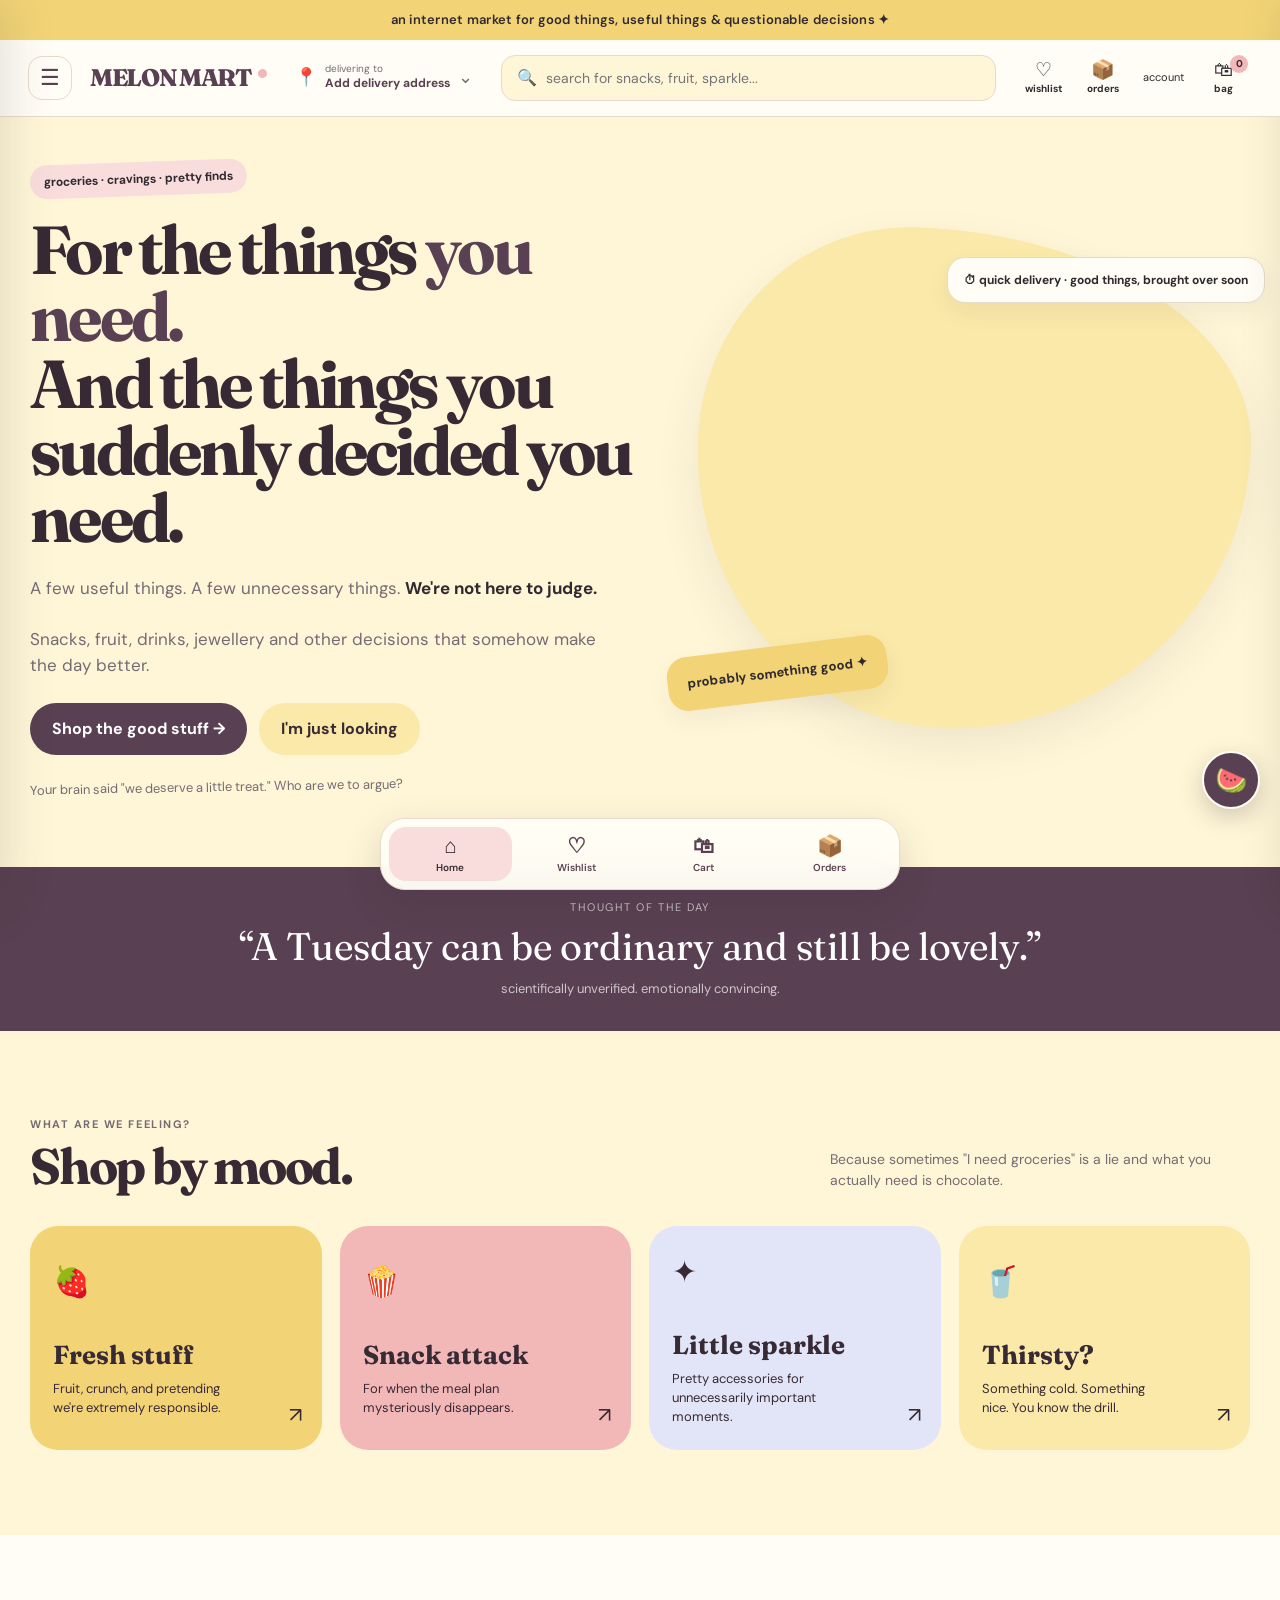
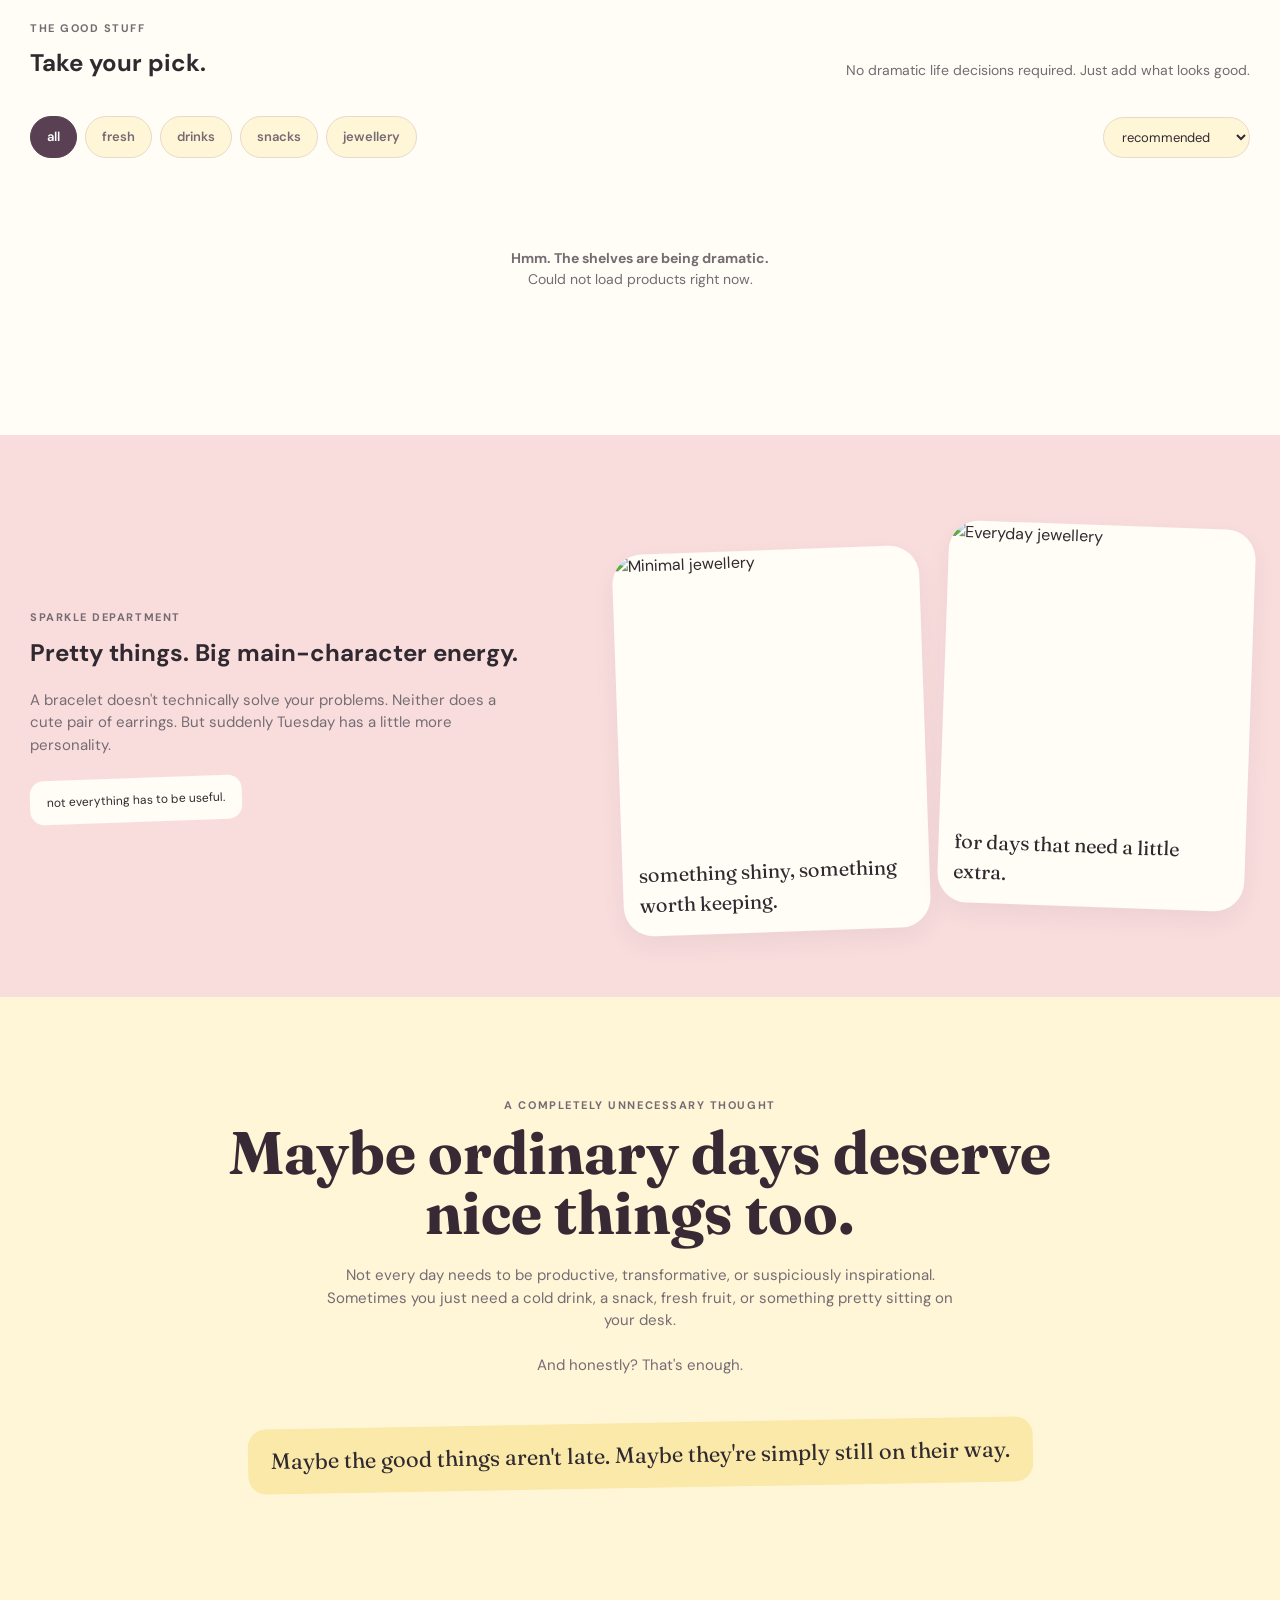
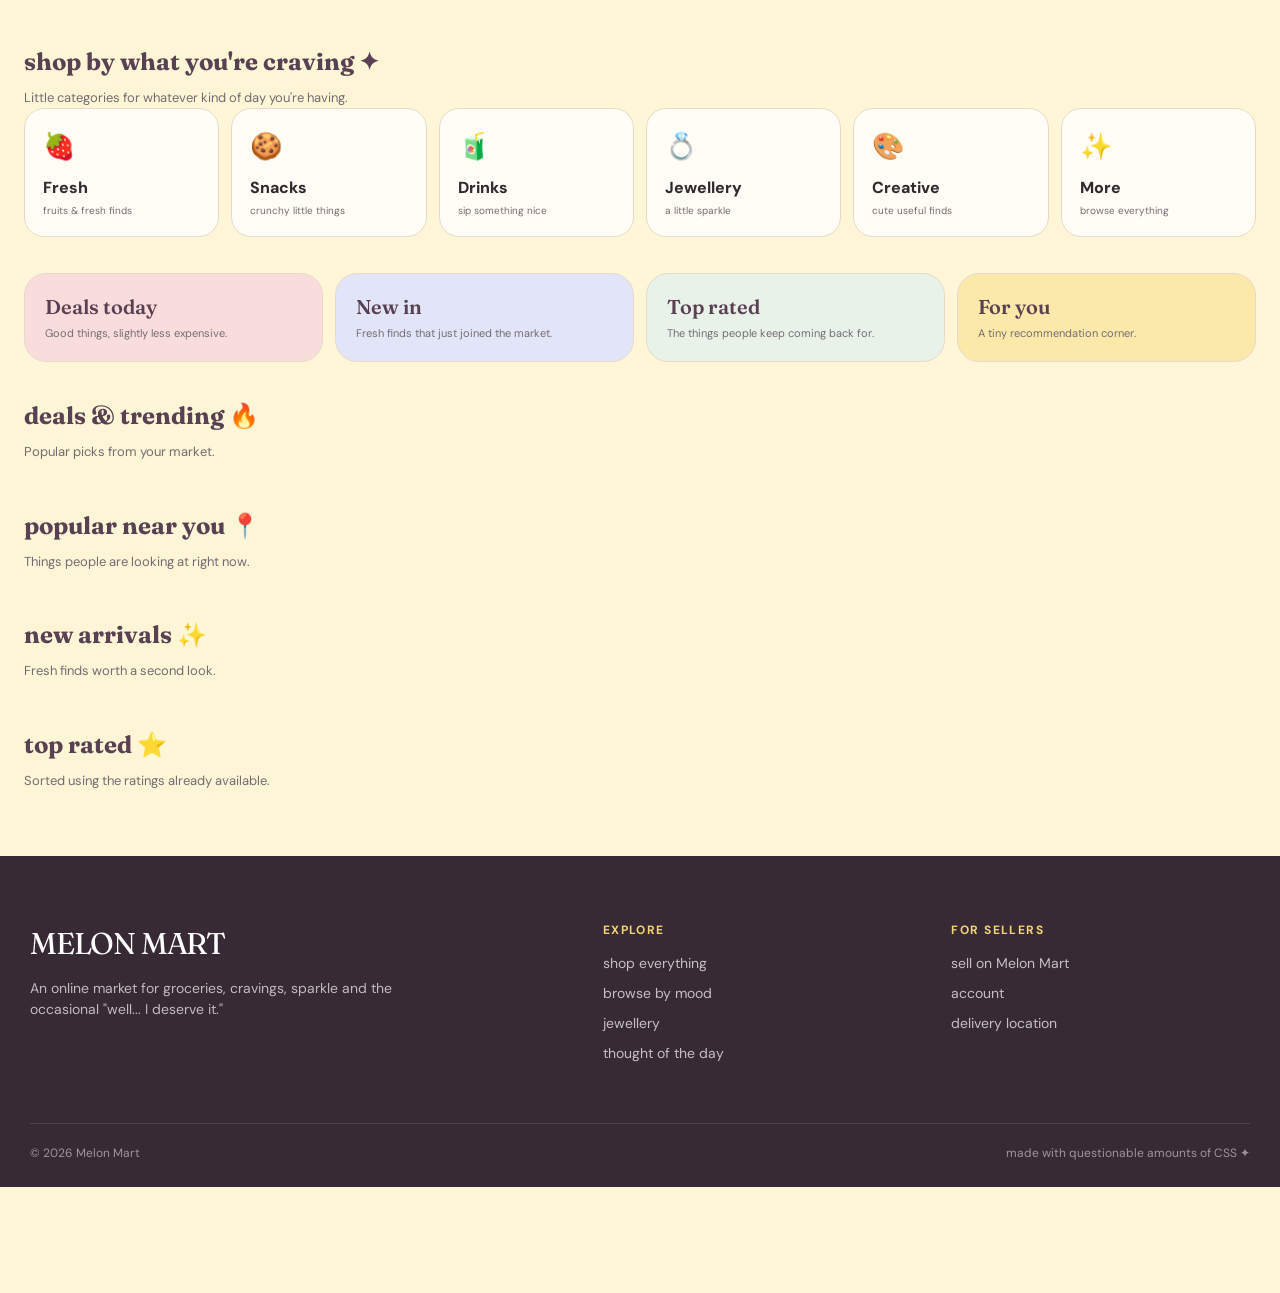
==== src/main/webapp/index.html @ 926a591c "Remove duplicate delivery location sync" ====
<!DOCTYPE html>

<html lang="en">
<head>
    <meta charset="UTF-8">
    <meta name="viewport" content="width=device-width, initial-scale=1.0">
<title>Melon Mart — good things, gathered.</title>

<link rel="preconnect" href="https://fonts.googleapis.com">
<link rel="preconnect" href="https://fonts.gstatic.com" crossorigin>

<link
    href="https://fonts.googleapis.com/css2?family=DM+Sans:wght@400;500;600;700&family=Fraunces:opsz,wght@9..144,500;9..144,600;9..144,700&display=swap"
    rel="stylesheet"
>
<style>

:root {
    --cream: #FFF6D8;
    --paper: #FFFDF5;

    --butter: #F2D477;
    --butter-light: #FAE9A9;

    --pink: #F2B8B8;
    --pink-light: #F9DDDD;

    --blue: #A7B2E2;
    --blue-light: #E1E5F7;

    --plum: #594052;
    --plum-dark: #382A34;

    --text: #302A30;
    --muted: #756C73;

    --line: #E7DACB;

    --white: #FFFFFF;

    --shadow: 0 18px 45px rgba(56, 42, 52, 0.08);
    --soft-shadow: 0 10px 25px rgba(56, 42, 52, 0.06);

    --radius: 24px;
}

* {
    box-sizing: border-box;
    margin: 0;
    padding: 0;
}

html {
    scroll-behavior: smooth;
}

body {
    font-family: "DM Sans", sans-serif;
    background: var(--cream);
    color: var(--text);
    line-height: 1.5;
}

button,
input,
select {
    font: inherit;
}

button {
    cursor: pointer;
}

a {
    color: inherit;
    text-decoration: none;
}

img {
    max-width: 100%;
    display: block;
}

/* =========================
   TOP NOTE
========================= */

.top-note {
    background: var(--butter);
    text-align: center;
    padding: 10px 20px;
    font-size: 13px;
    font-weight: 600;
    letter-spacing: 0.02em;
}

/* =========================
   HEADER
========================= */

header {
    position: sticky;
    top: 0;
    z-index: 100;
    background: rgba(255, 253, 247, 0.95);
    backdrop-filter: blur(15px);
    border-bottom: 1px solid var(--line);
}

.header-main {
    max-width: 1280px;
    margin: auto;
    padding: 17px 30px;
    display: flex;
    align-items: center;
    gap: 25px;
}

.logo {
    min-width: 195px;
    font-family: "Fraunces", serif;
    font-size: 25px;
    font-weight: 700;
    letter-spacing: -0.055em;
    color: var(--plum-dark);
    display: flex;
    align-items: center;
    gap: 7px;
}

.logo-dot {
    width: 9px;
    height: 9px;
    border-radius: 50%;
    background: var(--pink);
    display: inline-block;
    transform: translateY(-4px) rotate(12deg);
}

.search-box {
    flex: 1;
    position: relative;
}

.search-box input {
    width: 100%;
    border: 1px solid var(--line);
    background: var(--cream);
    padding: 12px 18px 12px 43px;
    border-radius: 50px;
    outline: none;
    color: var(--text);
    font-size: 14px;
}

.search-box input:focus {
    border-color: var(--plum);
    box-shadow: 0 0 0 3px rgba(89, 64, 82, 0.06);
}

.search-icon {
    position: absolute;
    left: 17px;
    top: 50%;
    transform: translateY(-50%);
    font-size: 17px;
}

.header-actions {
    display: flex;
    align-items: center;
    gap: 8px;
}

.header-btn {
    border: none;
    background: transparent;
    padding: 10px 12px;
    color: var(--text);
    border-radius: 14px;
    transition: 0.2s;
    white-space: nowrap;
    font-size: 13px;
}

.header-btn:hover {
    background: var(--butter-light);
}

.header-btn strong {
    font-weight: 700;
}

.account-btn.logged-in {
    background: var(--pink-light);
    color: var(--plum-dark);
    font-weight: 700;
}

.account-btn.logged-in:hover {
    background: var(--pink);
}

.account-wrap { position: relative; }
.account-dropdown { position:absolute; right:0; top:calc(100% + 10px); width:310px; max-height:70vh; overflow:auto; background:var(--paper); border:1px solid var(--line); border-radius:20px; box-shadow:var(--shadow); padding:10px; display:none; z-index:450; }
.account-dropdown.open { display:block; }
.account-drop-profile { display:flex; gap:10px; align-items:center; padding:12px; border-radius:15px; background:var(--cream); margin-bottom:8px; }
.account-drop-avatar { width:42px; height:42px; border-radius:50%; display:grid; place-items:center; background:var(--pink); font-family:"Fraunces",serif; font-size:19px; color:var(--plum-dark); }
.account-drop-profile strong { display:block; font-family:"Fraunces",serif; font-size:18px; }
.account-drop-profile small { color:var(--muted); font-size:11px; }
.account-drop-link { width:100%; border:0; background:transparent; display:flex; align-items:center; gap:11px; padding:11px 12px; border-radius:13px; text-align:left; color:var(--text); }
.account-drop-link:hover { background:var(--butter-light); }
.account-drop-link .ico { width:28px; text-align:center; font-size:17px; }
.account-drop-link span:last-child { font-size:13px; font-weight:600; }
.account-drop-divider { height:1px; background:var(--line); margin:6px 4px; }
.welp-float { position:fixed; right:22px; bottom:22px; width:62px; height:62px; border:3px solid var(--paper); border-radius:50%; background:var(--plum); color:#fff; box-shadow:0 12px 30px rgba(56,42,52,.22); display:grid; place-items:center; font-size:27px; z-index:420; text-decoration:none; transition:.2s ease; }
.welp-float:hover { transform:translateY(-3px) scale(1.03); box-shadow:0 16px 34px rgba(56,42,52,.28); }
.welp-float::after { content:"Welp"; position:absolute; right:72px; white-space:nowrap; background:var(--paper); color:var(--plum-dark); border:1px solid var(--line); border-radius:999px; padding:7px 10px; font-size:11px; font-weight:700; opacity:0; pointer-events:none; transform:translateX(5px); transition:.2s; }
.welp-float:hover::after { opacity:1; transform:translateX(0); }
@media(max-width:700px){.welp-float{width:56px;height:56px;right:15px;bottom:15px;font-size:24px}}


.cart-button {
    position: relative;
}

.cart-count {
    position: absolute;
    top: 2px;
    right: 1px;
    min-width: 18px;
    height: 18px;
    padding: 0 5px;
    border-radius: 50px;
    background: var(--pink);
    color: var(--plum-dark);
    font-size: 10px;
    font-weight: 700;
    display: flex;
    align-items: center;
    justify-content: center;
}

.mini-nav {
    max-width: 1280px;
    margin: auto;
    padding: 0 30px 14px;
    display: flex;
    gap: 25px;
    font-size: 13px;
    color: var(--muted);
}

.mini-nav a {
    transition: 0.2s;
}

.mini-nav a:hover {
    color: var(--plum);
    transform: translateY(-1px);
}

/* =========================
   LOCATION BAR
========================= */

.location-bar {
    max-width: 1280px;
    margin: 0 auto;
    padding: 15px 30px;
    display: flex;
    align-items: center;
    justify-content: space-between;
    gap: 15px;
}

.location-info {
    display: flex;
    align-items: center;
    gap: 9px;
    font-size: 13px;
}

.location-pin {
    width: 31px;
    height: 31px;
    background: var(--pink-light);
    border-radius: 50%;
    display: grid;
    place-items: center;
}

.location-text small {
    display: block;
    color: var(--muted);
    font-size: 11px;
}

.change-location {
    border: none;
    background: transparent;
    color: var(--plum);
    font-size: 13px;
    font-weight: 700;
    text-decoration: underline;
}

/* =========================
   HERO
========================= */

.hero {
    max-width: 1280px;
    margin: 25px auto 0;
    padding: 20px 30px 70px;
    display: grid;
    grid-template-columns: 1.05fr 0.95fr;
    gap: 55px;
    align-items: center;
}

.hero-copy {
    position: relative;
}

.hero-kicker {
    display: inline-block;
    background: var(--pink-light);
    padding: 8px 14px;
    border-radius: 50px;
    font-size: 12px;
    font-weight: 700;
    margin-bottom: 20px;
    transform: rotate(-2deg);
}

.hero h1 {
    font-family: "Fraunces", serif;
    font-size: clamp(45px, 5.3vw, 70px);
    line-height: 0.99;
    letter-spacing: -0.055em;
    max-width: 650px;
    color: var(--plum-dark);
}

.hero h1 em {
    font-style: normal;
    color: var(--plum);
}

.hero-description {
    max-width: 570px;
    margin: 25px 0;
    font-size: 17px;
    color: var(--muted);
}

.hero-description strong {
    color: var(--text);
}

.hero-buttons {
    display: flex;
    gap: 12px;
    flex-wrap: wrap;
    margin-top: 25px;
}

.primary-btn,
.secondary-btn {
    border-radius: 50px;
    padding: 14px 22px;
    font-weight: 700;
    border: none;
    transition: 0.2s;
}

.primary-btn {
    background: var(--plum);
    color: white;
}

.primary-btn:hover {
    transform: translateY(-2px);
    box-shadow: var(--soft-shadow);
}

.secondary-btn {
    background: var(--butter-light);
    color: var(--plum-dark);
}

.secondary-btn:hover {
    background: var(--butter);
}

.hero-note {
    margin-top: 22px;
    font-size: 13px;
    color: var(--muted);
    max-width: 420px;
    transform: rotate(-1deg);
}

.hero-visual {
    position: relative;
}

.hero-image-wrap {
    border-radius: 38% 62% 54% 46% / 44% 42% 58% 56%;
    overflow: hidden;
    box-shadow: var(--shadow);
    transform: rotate(1.5deg);
    background: var(--butter-light);
}

.hero-image {
    width: 100%;
    height: 500px;
    object-fit: cover;
}

.hero-sticker {
    position: absolute;
    bottom: 30px;
    left: -30px;
    background: var(--butter);
    padding: 17px 20px;
    border-radius: 20px;
    font-weight: 700;
    font-size: 13px;
    transform: rotate(-7deg);
    box-shadow: var(--soft-shadow);
}

.hero-delivery {
    position: absolute;
    top: 28px;
    right: -15px;
    background: var(--paper);
    border: 1px solid var(--line);
    padding: 13px 16px;
    border-radius: 18px;
    box-shadow: var(--soft-shadow);
    font-size: 12px;
    font-weight: 700;
}

/* =========================
   THOUGHT STRIP
========================= */

.thought-strip {
    background: var(--plum);
    color: white;
    padding: 32px 30px;
}

.thought-inner {
    max-width: 1050px;
    margin: auto;
    text-align: center;
}

.thought-label {
    font-size: 11px;
    text-transform: uppercase;
    letter-spacing: 0.14em;
    opacity: 0.65;
    margin-bottom: 9px;
}

.thought-text {
    font-family: "Fraunces", serif;
    font-size: clamp(25px, 3vw, 39px);
    line-height: 1.15;
}

.thought-joke {
    margin-top: 11px;
    font-size: 13px;
    opacity: 0.7;
}

/* =========================
   SECTION COMMON
========================= */

.section {
    max-width: 1280px;
    margin: auto;
    padding: 85px 30px;
}

.section-heading {
    display: flex;
    align-items: end;
    justify-content: space-between;
    gap: 20px;
    margin-bottom: 35px;
}

.eyebrow {
    text-transform: uppercase;
    letter-spacing: 0.14em;
    font-size: 11px;
    color: var(--muted);
    font-weight: 700;
    margin-bottom: 9px;
}

.section h2 {
    font-family: "Fraunces", serif;
    font-size: clamp(32px, 4vw, 50px);
    line-height: 1;
    letter-spacing: -0.045em;
    color: var(--plum-dark);
}

.section-intro {
    max-width: 420px;
    color: var(--muted);
    font-size: 14px;
}

/* =========================
   MOODS
========================= */

.mood-grid {
    display: grid;
    grid-template-columns: repeat(4, 1fr);
    gap: 18px;
}

.mood-card {
    min-height: 190px;
    border: none;
    border-radius: 28px;
    padding: 23px;
    text-align: left;
    position: relative;
    overflow: hidden;
    transition: 0.25s;
    color: var(--plum-dark);
}

.mood-card:hover {
    transform: translateY(-5px) rotate(-1deg);
    box-shadow: var(--shadow);
}

.mood-card:nth-child(1) {
    background: var(--butter);
}

.mood-card:nth-child(2) {
    background: var(--pink);
}

.mood-card:nth-child(3) {
    background: var(--blue-light);
}

.mood-card:nth-child(4) {
    background: var(--butter-light);
}

.mood-icon {
    font-size: 30px;
    margin-bottom: 32px;
}

.mood-card h3 {
    font-family: "Fraunces", serif;
    font-size: 26px;
}

.mood-card p {
    font-size: 13px;
    margin-top: 5px;
    max-width: 190px;
    line-height: 1.45;
}

.mood-arrow {
    position: absolute;
    right: 20px;
    bottom: 18px;
    font-size: 21px;
}

/* =========================
   SHOP
========================= */

.shop-section {
    background: var(--paper);
    max-width: none;
}

.shop-inner {
    max-width: 1280px;
    margin: auto;
    padding: 85px 30px;
}

.shop-toolbar {
    display: flex;
    align-items: center;
    justify-content: space-between;
    gap: 15px;
    flex-wrap: wrap;
    margin-bottom: 30px;
}

.filters {
    display: flex;
    gap: 8px;
    flex-wrap: wrap;
}

.filter-btn {
    border: 1px solid var(--line);
    background: var(--cream);
    padding: 10px 16px;
    border-radius: 50px;
    font-size: 13px;
    font-weight: 600;
    color: var(--muted);
    transition: 0.2s;
}

.filter-btn:hover,
.filter-btn.active {
    background: var(--plum);
    color: white;
    border-color: var(--plum);
}

.sort-select {
    border: 1px solid var(--line);
    background: var(--cream);
    padding: 10px 14px;
    border-radius: 50px;
    color: var(--text);
    outline: none;
    font-size: 13px;
}

.product-grid {
    display: grid;
    grid-template-columns: repeat(4, 1fr);
    gap: 24px;
}

.product-card {
    background: var(--cream);
    border: 1px solid var(--line);
    border-radius: 25px;
    overflow: hidden;
    position: relative;
    transition: 0.25s;
}

.product-card:hover {
    transform: translateY(-5px);
    box-shadow: var(--shadow);
}

.product-image-wrap {
    height: 260px;
    overflow: hidden;
    position: relative;
    background: var(--butter-light);
}

.product-image {
    width: 100%;
    height: 100%;
    object-fit: cover;
    transition: 0.4s;
}

.product-card:hover .product-image {
    transform: scale(1.04);
}

.wishlist-btn {
    position: absolute;
    top: 13px;
    right: 13px;
    width: 38px;
    height: 38px;
    border: none;
    border-radius: 50%;
    background: rgba(255,255,255,0.92);
    display: grid;
    place-items: center;
    font-size: 19px;
    color: var(--plum);
    z-index: 2;
    transition: 0.2s;
}

.wishlist-btn:hover {
    transform: scale(1.08);
}

.wishlist-btn.saved {
    background: var(--pink);
}

.product-info {
    padding: 18px;
}

.product-category {
    font-size: 10px;
    letter-spacing: 0.12em;
    text-transform: uppercase;
    color: var(--muted);
    font-weight: 700;
}

.product-name {
    font-family: "Fraunces", serif;
    font-size: 22px;
    margin: 4px 0;
    color: var(--plum-dark);
}

.product-description {
    font-size: 12px;
    color: var(--muted);
    min-height: 36px;
}

.product-bottom {
    display: flex;
    align-items: center;
    justify-content: space-between;
    gap: 10px;
    margin-top: 14px;
}

.product-price {
    font-weight: 700;
    color: var(--plum-dark);
}

.add-btn {
    border: none;
    background: var(--plum);
    color: white;
    padding: 10px 15px;
    border-radius: 50px;
    font-size: 12px;
    font-weight: 700;
    transition: 0.2s;
}

.add-btn:hover {
    background: var(--plum-dark);
    transform: translateY(-1px);
}

/* =========================
   INLINE CART CONTROLS
========================= */

.inline-quantity {
    display: flex;
    align-items: center;
    background: var(--plum);
    border-radius: 50px;
    overflow: hidden;
    height: 34px;
}

.inline-quantity button {
    width: 29px;
    height: 34px;
    border: none;
    background: transparent;
    color: white;
    font-size: 17px;
    line-height: 1;
    padding: 0;
}

.inline-quantity button:hover {
    background: var(--plum-dark);
}

.inline-quantity span {
    min-width: 22px;
    text-align: center;
    color: white;
    font-size: 12px;
    font-weight: 700;
}

/* =========================
   CHECKOUT CONFIRMATION
========================= */

.checkout-summary {
    background: var(--cream);
    border: 1px solid var(--line);
    border-radius: 20px;
    padding: 18px;
    margin: 20px 0;
}

.checkout-summary-row {
    display: flex;
    justify-content: space-between;
    gap: 15px;
    padding: 7px 0;
}

.checkout-summary-row strong:last-child {
    color: var(--plum-dark);
}

.checkout-modal-note {
    font-size: 13px;
    color: var(--muted);
    line-height: 1.5;
}

.checkout-actions {
    display: flex;
    gap: 10px;
    margin-top: 18px;
}

.checkout-cancel,
.place-order-btn {
    flex: 1;
    border: none;
    padding: 13px;
    border-radius: 50px;
    font-weight: 700;
}

.checkout-cancel {
    background: var(--butter-light);
    color: var(--plum-dark);
}

.place-order-btn {
    background: var(--plum);
    color: white;
}

.place-order-btn:disabled {
    opacity: .6;
    cursor: not-allowed;
}

@media (max-width: 600px) {
    .checkout-actions {
        flex-direction: column;
    }
}


.empty-products {
    grid-column: 1 / -1;
    text-align: center;
    padding: 60px;
    color: var(--muted);
    font-size: 14px;
}

/* =========================
   SPARKLE EDITORIAL
========================= */

.sparkle-section {
    background: var(--pink-light);
    max-width: none;
}

.sparkle-inner {
    max-width: 1280px;
    margin: auto;
    padding: 90px 30px;
    display: grid;
    grid-template-columns: 0.9fr 1.1fr;
    gap: 70px;
    align-items: center;
}

.sparkle-copy h2 {
    max-width: 520px;
}

.sparkle-copy p {
    max-width: 490px;
    color: var(--muted);
    margin-top: 18px;
    font-size: 15px;
}

.sparkle-note {
    display: inline-block;
    margin-top: 22px;
    background: var(--paper);
    padding: 13px 17px;
    border-radius: 14px;
    font-size: 12px;
    transform: rotate(-2deg);
}

.sparkle-products {
    display: grid;
    grid-template-columns: 1fr 1fr;
    gap: 18px;
}

.sparkle-card {
    border-radius: 30px;
    overflow: hidden;
    background: var(--paper);
    box-shadow: var(--soft-shadow);
}

.sparkle-card:first-child {
    transform: translateY(25px) rotate(-2deg);
}

.sparkle-card:last-child {
    transform: rotate(2deg);
}

.sparkle-card img {
    width: 100%;
    height: 290px;
    object-fit: cover;
}

.sparkle-caption {
    padding: 16px;
    font-family: "Fraunces", serif;
    font-size: 20px;
}

/* =========================
   PHILOSOPHY
========================= */

.philosophy {
    max-width: 900px;
    margin: auto;
    text-align: center;
    padding: 100px 30px;
}

.philosophy h2 {
    font-family: "Fraunces", serif;
    font-size: clamp(35px, 5vw, 60px);
    line-height: 1;
    color: var(--plum-dark);
}

.philosophy p {
    color: var(--muted);
    max-width: 650px;
    margin: 22px auto;
    font-size: 15px;
}

.philosophy-quote {
    display: inline-block;
    margin-top: 25px;
    font-family: "Fraunces", serif;
    font-size: 22px;
    background: var(--butter-light);
    padding: 16px 23px;
    border-radius: 18px;
    transform: rotate(-1deg);
}

/* =========================
   FOOTER
========================= */

footer {
    background: var(--plum-dark);
    color: white;
    padding: 65px 30px 25px;
}

.footer-inner {
    max-width: 1280px;
    margin: auto;
}

.footer-grid {
    display: grid;
    grid-template-columns: 1.4fr 0.8fr 0.8fr;
    gap: 50px;
    padding-bottom: 50px;
}

.footer-logo {
    font-family: "Fraunces", serif;
    font-size: 30px;
    letter-spacing: -0.04em;
}

.footer-description {
    max-width: 380px;
    color: rgba(255,255,255,0.68);
    font-size: 14px;
    margin-top: 12px;
}

.footer-column h4 {
    font-size: 12px;
    text-transform: uppercase;
    letter-spacing: 0.12em;
    margin-bottom: 14px;
    color: var(--butter);
}

.footer-column a {
    display: block;
    color: rgba(255,255,255,0.7);
    font-size: 14px;
    margin-bottom: 9px;
}

.footer-column a:hover {
    color: white;
}

.footer-bottom {
    border-top: 1px solid rgba(255,255,255,0.12);
    padding-top: 20px;
    display: flex;
    justify-content: space-between;
    gap: 15px;
    color: rgba(255,255,255,0.5);
    font-size: 12px;
}

/* =========================
   CART DRAWER
========================= */

.overlay {
    position: fixed;
    inset: 0;
    background: rgba(40, 30, 38, 0.35);
    z-index: 200;
    opacity: 0;
    pointer-events: none;
    transition: 0.25s;
}

.overlay.open {
    opacity: 1;
    pointer-events: auto;
}

.cart-drawer {
    position: fixed;
    top: 0;
    right: -450px;
    width: min(430px, 92vw);
    height: 100vh;
    background: var(--paper);
    z-index: 201;
    box-shadow: -15px 0 45px rgba(0,0,0,0.12);
    transition: 0.3s ease;
    display: flex;
    flex-direction: column;
}

.cart-drawer.open {
    right: 0;
}

.cart-header {
    padding: 23px;
    border-bottom: 1px solid var(--line);
    display: flex;
    align-items: center;
    justify-content: space-between;
}

.cart-header h2 {
    font-family: "Fraunces", serif;
    font-size: 29px;
}

.close-btn {
    border: none;
    background: var(--cream);
    width: 36px;
    height: 36px;
    border-radius: 50%;
}

.cart-items {
    flex: 1;
    overflow-y: auto;
    padding: 18px;
}

.cart-item {
    display: grid;
    grid-template-columns: 65px 1fr auto;
    gap: 12px;
    padding: 13px 0;
    border-bottom: 1px solid var(--line);
    align-items: center;
}

.cart-item img {
    width: 65px;
    height: 65px;
    object-fit: cover;
    border-radius: 15px;
}

.cart-item-name {
    font-weight: 700;
    font-size: 14px;
}

.cart-item-price {
    font-size: 12px;
    color: var(--muted);
    margin-top: 3px;
}

.quantity-controls {
    display: flex;
    align-items: center;
    gap: 8px;
    margin-top: 7px;
}

.quantity-controls button {
    width: 25px;
    height: 25px;
    border: 1px solid var(--line);
    background: var(--cream);
    border-radius: 50%;
}

.remove-cart {
    border: none;
    background: none;
    font-size: 12px;
    color: var(--muted);
    margin-top: 4px;
}

.cart-footer {
    border-top: 1px solid var(--line);
    padding: 20px;
}

.cart-total {
    display: flex;
    justify-content: space-between;
    font-weight: 700;
    margin-bottom: 13px;
}

.checkout-btn {
    width: 100%;
    border: none;
    background: var(--plum);
    color: white;
    padding: 15px;
    border-radius: 50px;
    font-weight: 700;
}

.checkout-btn:disabled {
    opacity: 0.6;
    cursor: not-allowed;
}

.checkout-note {
    text-align: center;
    font-size: 11px;
    color: var(--muted);
    margin-top: 9px;
}

.empty-cart {
    text-align: center;
    padding: 70px 20px;
    color: var(--muted);
}

.empty-cart div {
    font-size: 40px;
    margin-bottom: 15px;
}

/* =========================
   MODALS
========================= */

.modal-backdrop {
    position: fixed;
    inset: 0;
    background: rgba(40, 30, 38, 0.4);
    z-index: 300;
    display: none;
    align-items: center;
    justify-content: center;
    padding: 20px;
}

.modal-backdrop.open {
    display: flex;
}

.modal {
    width: min(500px, 100%);
    background: var(--paper);
    border-radius: 28px;
    padding: 28px;
    box-shadow: var(--shadow);
    position: relative;
}

.modal h2 {
    font-family: "Fraunces", serif;
    font-size: 33px;
    color: var(--plum-dark);
}

.modal-subtitle {
    font-size: 14px;
    color: var(--muted);
    margin: 5px 0 22px;
}

.modal-close {
    position: absolute;
    right: 20px;
    top: 20px;
    border: none;
    background: var(--cream);
    width: 35px;
    height: 35px;
    border-radius: 50%;
}

.location-options {
    display: grid;
    gap: 10px;
}

.location-option {
    border: 1px solid var(--line);
    background: var(--cream);
    padding: 15px;
    border-radius: 17px;
    display: flex;
    align-items: center;
    justify-content: space-between;
    text-align: left;
}

.location-option:hover {
    border-color: var(--plum);
}

.location-option strong {
    display: block;
    font-size: 14px;
}

.location-option span {
    display: block;
    color: var(--muted);
    font-size: 12px;
    margin-top: 3px;
}

.location-check {
    font-size: 17px;
}

.add-location-box {
    margin-top: 15px;
    border: 1px dashed var(--line);
    padding: 15px;
    border-radius: 17px;
}

.location-input {
    width: 100%;
    border: 1px solid var(--line);
    background: white;
    padding: 12px 13px;
    border-radius: 12px;
    outline: none;
}

.location-save {
    margin-top: 10px;
    border: none;
    background: var(--plum);
    color: white;
    padding: 11px 16px;
    border-radius: 50px;
    font-size: 13px;
    font-weight: 700;
}

/* =========================
   ACCOUNT MODAL
========================= */

.account-profile {
    background: var(--cream);
    border: 1px solid var(--line);
    border-radius: 20px;
    padding: 20px;
    margin-top: 10px;
}

.account-avatar {
    width: 55px;
    height: 55px;
    border-radius: 50%;
    background: var(--pink);
    display: grid;
    place-items: center;
    font-family: "Fraunces", serif;
    font-size: 25px;
    color: var(--plum-dark);
    margin-bottom: 15px;
}

.account-name {
    font-family: "Fraunces", serif;
    font-size: 25px;
    color: var(--plum-dark);
}

.account-email {
    color: var(--muted);
    font-size: 13px;
    margin-top: 3px;
}

.account-role {
    display: inline-block;
    margin-top: 10px;
    padding: 6px 10px;
    border-radius: 50px;
    background: var(--butter-light);
    color: var(--plum-dark);
    font-size: 10px;
    font-weight: 700;
    letter-spacing: 0.08em;
}

.account-actions {
    display: flex;
    gap: 10px;
    margin-top: 15px;
}

.account-action-btn {
    flex: 1;
    border: none;
    padding: 12px 15px;
    border-radius: 50px;
    font-size: 13px;
    font-weight: 700;
}

.logout-btn {
    background: var(--plum);
    color: white;
}

.account-home-btn {
    background: var(--butter-light);
    color: var(--plum-dark);
}

/* =========================
   TOAST
========================= */

.toast {
    position: fixed;
    bottom: 25px;
    left: 50%;
    transform: translate(-50%, 100px);
    background: var(--plum-dark);
    color: white;
    padding: 13px 19px;
    border-radius: 50px;
    font-size: 13px;
    z-index: 500;
    opacity: 0;
    transition: 0.3s;
    pointer-events: none;
}

.toast.show {
    opacity: 1;
    transform: translate(-50%, 0);
}

/* =========================
   RESPONSIVE
========================= */

@media (max-width: 1050px) {

    .product-grid {
        grid-template-columns: repeat(3, 1fr);
    }

    .mood-grid {
        grid-template-columns: repeat(2, 1fr);
    }

    .hero {
        grid-template-columns: 1fr;
    }

    .hero-visual {
        max-width: 700px;
        margin: auto;
        width: 100%;
    }

    .sparkle-inner {
        grid-template-columns: 1fr;
    }

    .footer-grid {
        grid-template-columns: 1fr 1fr;
    }
}

@media (max-width: 750px) {

    .header-main {
        padding: 13px 18px;
        flex-wrap: wrap;
        gap: 10px;
    }

    .logo {
        min-width: auto;
        font-size: 22px;
    }

    .search-box {
        order: 3;
        flex-basis: 100%;
    }

    .header-actions {
        margin-left: auto;
    }

    .header-btn {
        padding: 7px;
        font-size: 12px;
    }

    .mini-nav {
        padding: 0 18px 12px;
        gap: 15px;
        overflow-x: auto;
        white-space: nowrap;
    }

    .location-bar {
        padding: 12px 18px;
    }

    .hero {
        padding: 30px 18px 60px;
    }

    .hero h1 {
        font-size: 50px;
    }

    .hero-image {
        height: 370px;
    }

    .hero-sticker {
        left: 5px;
        bottom: 15px;
    }

    .hero-delivery {
        right: 5px;
    }

    .section,
    .shop-inner,
    .sparkle-inner {
        padding-left: 18px;
        padding-right: 18px;
    }

    .product-grid {
        grid-template-columns: repeat(2, 1fr);
        gap: 13px;
    }

    .product-image-wrap {
        height: 210px;
    }

    .product-info {
        padding: 13px;
    }

    .product-name {
        font-size: 19px;
    }

    .shop-toolbar {
        align-items: flex-start;
    }

    .section-heading {
        display: block;
    }

    .section-intro {
        margin-top: 12px;
    }

    .footer-grid {
        grid-template-columns: 1fr;
        gap: 30px;
    }

    .footer-bottom {
        flex-direction: column;
    }
}

@media (max-width: 450px) {

    .mood-grid {
        grid-template-columns: 1fr;
    }

    .product-grid {
        grid-template-columns: 1fr 1fr;
    }

    .product-image-wrap {
        height: 170px;
    }

    .product-description {
        display: none;
    }

    .add-btn {
        padding: 8px 10px;
    }

    .product-bottom {
        align-items: flex-end;
    }

    .sparkle-products {
        grid-template-columns: 1fr;
    }

    .sparkle-card:first-child,
    .sparkle-card:last-child {
        transform: none;
    }

    .account-actions {
        flex-direction: column;
    }
}


/* MARKETPLACE UPGRADE */
.marketplace-upgrade{max-width:1280px;margin:auto;padding:20px 24px}.marketplace-section{margin:36px 0}.marketplace-section h2{font-family:Fraunces,serif;color:var(--plum);margin-bottom:8px}.marketplace-section p{color:var(--muted);font-size:13px}.marketplace-category-grid{display:grid;grid-template-columns:repeat(6,1fr);gap:12px}.marketplace-category-tile{padding:18px;border:1px solid var(--line);border-radius:20px;cursor:pointer;background:var(--paper);transition:.2s}.marketplace-category-tile:hover{transform:translateY(-4px);box-shadow:var(--soft-shadow)}.marketplace-category-icon{font-size:26px}.marketplace-category-name{font-weight:800;margin-top:10px}.marketplace-category-count{font-size:10px;color:var(--muted);margin-top:3px}.marketplace-collection-bar{display:grid;grid-template-columns:repeat(4,1fr);gap:12px}.marketplace-collection{padding:20px;border-radius:22px;border:1px solid var(--line);cursor:pointer}.marketplace-collection:nth-child(1){background:var(--pink-light)}.marketplace-collection:nth-child(2){background:var(--blue-light)}.marketplace-collection:nth-child(3){background:#E8F2E9}.marketplace-collection:nth-child(4){background:var(--butter-light)}.marketplace-collection strong{display:block;font:600 20px Fraunces,serif;color:var(--plum)}.marketplace-collection span{display:block;margin-top:6px;font-size:11px;color:var(--muted)}.marketplace-shelf{display:grid;grid-auto-flow:column;grid-auto-columns:210px;gap:15px;overflow-x:auto;padding:5px}.marketplace-card{position:relative;overflow:hidden;border:1px solid var(--line);border-radius:22px;background:var(--paper);box-shadow:var(--soft-shadow);cursor:pointer;transition:.2s}.marketplace-card:hover{transform:translateY(-5px);box-shadow:var(--shadow)}.marketplace-card img{width:100%;height:175px;object-fit:cover;display:block}.marketplace-card-body{padding:13px}.marketplace-card-category{font-size:9px;font-weight:800;letter-spacing:.08em;color:var(--muted)}.marketplace-card-title{font-weight:700;margin-top:6px}.marketplace-card-rating{font-size:11px;margin-top:7px}.marketplace-card-price{font-weight:800;color:var(--plum);margin-top:8px}.marketplace-badge{position:absolute;top:10px;left:10px;padding:6px 9px;border-radius:999px;background:var(--pink-light);color:var(--plum);font-size:9px;font-weight:800}.marketplace-mini-add{position:absolute;right:10px;bottom:10px;border:0;border-radius:11px;padding:8px 10px;background:var(--plum);color:white;font-weight:700;cursor:pointer}.marketplace-search-panel{display:none;position:absolute;left:0;right:0;top:calc(100% + 8px);z-index:100;padding:10px;border:1px solid var(--line);border-radius:16px;background:var(--paper);box-shadow:var(--shadow)}.marketplace-search-panel.open{display:block}.marketplace-search-result{display:flex;align-items:center;gap:10px;width:100%;padding:9px;border:0;background:transparent;text-align:left;border-radius:10px;cursor:pointer}.marketplace-search-result:hover{background:var(--cream)}.marketplace-search-result img{width:42px;height:42px;border-radius:9px;object-fit:cover}.marketplace-search-result small{display:block;color:var(--muted)}@media(max-width:900px){.marketplace-category-grid{grid-template-columns:repeat(3,1fr)}.marketplace-collection-bar{grid-template-columns:repeat(2,1fr)}}@media(max-width:600px){.marketplace-category-grid,.marketplace-collection-bar{grid-template-columns:repeat(2,1fr)}.marketplace-shelf{grid-auto-columns:78vw}}

.search-box {
    position: relative;
}

.search-suggestions {
    position: absolute;
    top: calc(100% + 8px);
    left: 0;
    right: 0;
    background: var(--paper);
    border: 1px solid var(--line);
    border-radius: 16px;
    box-shadow: var(--shadow);
    overflow: hidden;
    display: none;
    z-index: 1000;
}

.search-suggestions.show {
    display: block;
}

.search-suggestion {
    display: flex;
    align-items: center;
    gap: 12px;
    padding: 12px 14px;
    cursor: pointer;
    transition: background 0.2s ease;
}

.search-suggestion:hover {
    background: var(--pink-light);
}

.search-suggestion img {
    width: 44px;
    height: 44px;
    object-fit: cover;
    border-radius: 10px;
    flex-shrink: 0;
}

.search-suggestion-info {
    min-width: 0;
}

.search-suggestion-name {
    font-weight: 700;
    color: var(--plum);
    white-space: nowrap;
    overflow: hidden;
    text-overflow: ellipsis;
}

.search-suggestion-price {
    font-size: 13px;
    color: var(--muted);
    margin-top: 2px;
}

    /* ==========================================
       ACCOUNT MENU UPGRADE
    ========================================== */

    .account-modal {
        max-width: 560px;
    }

    .account-menu {
        display: flex;
        flex-direction: column;
        gap: 10px;
        margin: 24px 0;
    }

    .account-menu-item {
        width: 100%;
        display: flex;
        align-items: center;
        gap: 14px;
        padding: 14px 16px;
        border: 1px solid var(--line);
        border-radius: 18px;
        background: var(--paper);
        color: var(--text);
        text-align: left;
        cursor: pointer;
        transition:
            transform 0.18s ease,
            background 0.18s ease,
            border-color 0.18s ease,
            box-shadow 0.18s ease;
    }

    .account-menu-item:hover {
        transform: translateY(-2px);
        background: var(--pink-light);
        border-color: var(--pink);
        box-shadow: var(--soft-shadow);
    }

    .account-menu-icon {
        width: 42px;
        height: 42px;
        flex-shrink: 0;
        display: flex;
        align-items: center;
        justify-content: center;
        border-radius: 13px;
        background: var(--blue-light);
        color: var(--plum);
        font-size: 20px;
    }

    .account-menu-item:nth-child(2) .account-menu-icon {
        background: var(--pink-light);
    }

    .account-menu-item:nth-child(3) .account-menu-icon {
        background: var(--butter-light);
    }

    .account-menu-item:nth-child(4) .account-menu-icon {
        background: var(--blue-light);
    }

    .account-menu-item:nth-child(5) .account-menu-icon {
        background: var(--butter-light);
    }

    .account-menu-text {
        min-width: 0;
        flex: 1;
        display: flex;
        flex-direction: column;
        gap: 3px;
    }

    .account-menu-text strong {
        font-size: 14px;
        color: var(--plum);
    }

    .account-menu-text small {
        font-size: 12px;
        color: var(--muted);
    }

    .account-menu-arrow {
        color: var(--muted);
        font-size: 24px;
        line-height: 1;
        transition: transform 0.18s ease;
    }

    .account-menu-item:hover .account-menu-arrow {
        transform: translateX(3px);
        color: var(--plum);
    }

    .account-actions {
        display: flex;
        gap: 10px;
        margin-top: 8px;
    }

    .account-actions .account-action-btn {
        flex: 1;
    }

    @media (max-width: 600px) {
        .account-modal {
            width: calc(100vw - 28px);
        }

        .account-menu-item {
            padding: 12px;
        }

        .account-menu-icon {
            width: 38px;
            height: 38px;
        }

        .account-menu-text small {
            font-size: 11px;
        }
    }
</style>

<style id="melon-blinkit-header">
/* MELON MART — BLINKIT-STYLE HEADER */

header {
    position: sticky;
    top: 0;
    z-index: 3000;
    background: var(--paper);
    border-bottom: 1px solid var(--line);
}

.header-main {
    max-width: 1380px;
    margin: 0 auto;
    padding: 13px 28px;
    display: flex;
    align-items: center;
    gap: 18px;
}

.logo {
    min-width: 175px;
    flex-shrink: 0;
    font-family: "Fraunces", serif;
    font-size: 24px;
    font-weight: 800;
    color: var(--plum);
    text-decoration: none;
    white-space: nowrap;
}

.delivery-location {
    min-width: 185px;
    max-width: 205px;
    flex-shrink: 0;
    display: flex;
    align-items: center;
    gap: 8px;
    padding: 8px 10px;
    border: 0;
    border-radius: 14px;
    background: transparent;
    color: var(--text);
    cursor: pointer;
    text-align: left;
    font-family: inherit;
}

.delivery-location:hover {
    background: var(--cream);
}

.delivery-location-icon {
    font-size: 18px;
    flex-shrink: 0;
}

.delivery-location-text {
    min-width: 0;
    display: flex;
    flex-direction: column;
}

.delivery-location-text small {
    color: var(--muted);
    font-size: 10px;
    line-height: 1.2;
    text-transform: lowercase;
}

.delivery-location-text strong {
    max-width: 145px;
    overflow: hidden;
    text-overflow: ellipsis;
    white-space: nowrap;
    color: var(--plum);
    font-size: 12px;
    line-height: 1.4;
}

.delivery-location-arrow {
    color: var(--muted);
    font-size: 18px;
    margin-left: auto;
}

.search-box {
    flex: 1;
    min-width: 180px;
    position: relative;
}

.search-box input {
    height: 46px;
    width: 100%;
    border: 1px solid var(--line);
    background: var(--cream);
    padding: 12px 18px 12px 44px;
    border-radius: 14px;
    outline: none;
    color: var(--text);
    font-size: 14px;
}

.search-box input:focus {
    border-color: var(--plum);
    box-shadow: 0 0 0 3px rgba(89, 64, 82, 0.06);
}

.search-icon {
    left: 16px;
    font-size: 16px;
    z-index: 2;
}

.header-actions {
    display: flex;
    align-items: center;
    gap: 2px;
    flex-shrink: 0;
}

.header-btn.icon-header-btn {
    min-width: 58px;
    position: relative;
    display: flex;
    flex-direction: column;
    align-items: center;
    justify-content: center;
    gap: 2px;
    padding: 7px 8px;
    border-radius: 13px;
    font-size: 11px;
}

.header-btn.icon-header-btn > span:first-child {
    font-size: 19px;
    line-height: 1;
}

.header-btn.icon-header-btn strong {
    font-size: 10px;
    font-weight: 700;
    text-transform: lowercase;
}

.header-btn.icon-header-btn:hover {
    background: var(--butter-light);
}

.header-btn.account-btn.logged-in {
    background: var(--pink-light);
    color: var(--plum-dark);
}

.cart-button {
    position: relative;
}

.cart-button .cart-count {
    position: absolute;
    top: 2px;
    right: 4px;
}

.location-bar {
    display: none;
}

.mini-nav {
    display: none;
}

@media (max-width: 1050px) {
    .header-main {
        gap: 10px;
        padding: 12px 18px;
    }

    .logo {
        min-width: auto;
        font-size: 21px;
    }

    .delivery-location {
        min-width: 150px;
        max-width: 170px;
    }

    .delivery-location-text strong {
        max-width: 110px;
    }

    .header-btn.icon-header-btn {
        min-width: 48px;
        padding: 7px 5px;
    }

    .header-btn.icon-header-btn strong {
        display: none;
    }
}

@media (max-width: 750px) {
    .header-main {
        padding: 10px 14px;
        display: grid;
        grid-template-columns: auto 1fr auto;
        gap: 8px;
    }

    .logo {
        font-size: 19px;
    }

    .delivery-location {
        min-width: 0;
        max-width: none;
        padding: 5px 6px;
    }

    .delivery-location-text small {
        font-size: 8px;
    }

    .delivery-location-text strong {
        max-width: 95px;
        font-size: 10px;
    }

    .delivery-location-icon {
        font-size: 15px;
    }

    .search-box {
        grid-column: 1 / -1;
        grid-row: 2;
        width: 100%;
    }

    .search-box input {
        height: 42px;
    }

    .header-actions {
        gap: 0;
    }

    .header-btn.icon-header-btn {
        min-width: 40px;
        padding: 5px 3px;
    }

    .header-btn.icon-header-btn > span:first-child {
        font-size: 17px;
    }
}

@media (max-width: 480px) {
    .logo {
        font-size: 17px;
    }

    .delivery-location {
        display: none;
    }

    .header-main {
        grid-template-columns: 1fr auto;
    }

    .search-box {
        grid-column: 1 / -1;
    }
}
</style>
<style id="melon-aarthi-navigation">.melon-menu-btn{width:44px;height:44px;border:1px solid var(--line);border-radius:14px;background:var(--paper);color:var(--plum);font-size:22px;cursor:pointer;display:inline-flex;align-items:center;justify-content:center;flex:0 0 auto}.melon-menu-btn:hover{transform:translateY(-1px);box-shadow:var(--soft-shadow)}.melon-side-overlay{position:fixed;inset:0;background:rgba(56,42,52,.28);z-index:9998;opacity:0;pointer-events:none;transition:.25s}.melon-side-menu{position:fixed;top:0;left:0;width:min(360px,88vw);height:100vh;background:var(--paper);z-index:9999;transform:translateX(-105%);transition:.28s;box-shadow:20px 0 50px rgba(56,42,52,.16);padding:22px;overflow:auto}.melon-side-menu.open{transform:translateX(0)}.melon-side-overlay.open{opacity:1;pointer-events:auto}.melon-side-head{display:flex;align-items:center;justify-content:space-between;font-family:Fraunces,serif;font-size:22px;color:var(--plum-dark);padding-bottom:18px;border-bottom:1px solid var(--line)}.melon-side-head button{border:0;background:transparent;font-size:30px;color:var(--plum);cursor:pointer}.melon-side-location{margin:18px 0;padding:14px 16px;background:var(--cream);border-radius:16px;color:var(--muted);display:grid;grid-template-columns:auto 1fr;column-gap:9px}.melon-side-location strong{grid-column:2;color:var(--text);font-size:14px;margin-top:2px}.melon-side-nav{display:grid;gap:8px}.melon-side-nav a{display:flex;gap:14px;align-items:center;padding:14px 15px;border-radius:15px;color:var(--text);text-decoration:none;font-weight:600}.melon-side-nav a:hover{background:var(--butter-light);color:var(--plum-dark)}@media(max-width:900px){.header-main{gap:10px}.delivery-location{display:none}}</style></head>

<body>
<!-- Welp opens in the compact floating chat panel. -->
<div class="melon-side-overlay" id="melonSideOverlay" onclick="toggleMelonMenu(false)"></div>
<aside class="melon-side-menu" id="melonSideMenu" aria-label="Melon Mart menu">
  <div class="melon-side-head"><strong>MELON MART</strong><button type="button" onclick="toggleMelonMenu(false)" aria-label="Close menu">×</button></div>
  <div class="melon-side-location">📍 <span>delivering to</span><strong id="menuLocation">Add delivery address</strong></div>
  <nav class="melon-side-nav">
    <a href="index.html">⌂ <span>Home</span></a><a href="account.html">♙ <span>My Account</span></a><a href="orders.html">▣ <span>My Orders</span></a><a href="wishlist.html">♡ <span>Wishlist</span></a><a href="location.html">📍 <span>Delivery Addresses</span></a><a href="cart.html">🛍 <span>My Bag</span></a><a id="menuSellerLink" href="seller.html" style="display:none">▤ <span>Seller Dashboard</span></a><a id="menuAdminLink" href="admin.html" style="display:none">⚙ <span>Admin Dashboard</span></a><a href="help.html">? <span>Help & Support</span></a><a href="#" onclick="event.preventDefault(); openMelonChat()">✦ <span>Welp AI</span></a>
  </nav>
</aside>


<div class="top-note">
    an internet market for good things, useful things & questionable decisions ✦
</div>

<header>
    <div class="header-main">

        <button class="melon-menu-btn" type="button" aria-label="Open menu" onclick="toggleMelonMenu()">☰</button>

        <a href="index.html" class="logo" aria-label="Melon Mart home">
            MELON MART
            <span class="logo-dot"></span>
        </a>

        <button
            class="delivery-location"
            onclick="openLocationModal()"
            aria-label="Change delivery location"
        >
            <span class="delivery-location-icon">&#128205;</span>
            <span class="delivery-location-text">
                <small>delivering to</small>
                <strong id="currentLocation">Add delivery address</strong>
            </span>
            <span class="delivery-location-arrow">&#8964;</span>
        </button>

        <div class="search-box">
            <span class="search-icon">&#128269;</span>

            <input
                type="text"
                id="searchInput"
                placeholder="search for snacks, fruit, sparkle..."
                autocomplete="off"
            >

            <div id="searchSuggestions" class="search-suggestions"></div>
        </div>

        <div class="header-actions">

            <button
                class="header-btn icon-header-btn"
                onclick="openWishlist()"
                aria-label="Wishlist"
            >
                <span>&#9825;</span>
                <strong>wishlist</strong>
            </button>

            <button
                class="header-btn icon-header-btn"
                onclick="openOrders()"
                aria-label="Orders"
            >
                <span>&#128230;</span>
                <strong>orders</strong>
            </button>

            <div class="account-wrap">
                <button
                    class="header-btn icon-header-btn account-btn"
                    id="accountButton"
                    onclick="handleAccountClick(event)"
                    aria-label="Account"
                >
                    <span>♙</span>
                    <strong>account</strong>
                </button>
                <div class="account-dropdown" id="accountDropdown" onclick="event.stopPropagation()"></div>
            </div>

            <button
                class="header-btn icon-header-btn cart-button"
                onclick="openCart()"
                aria-label="Cart"
            >
                <span>&#128717;</span>
                <strong>bag</strong>

                <span
                    class="cart-count"
                    id="cartCount"
                >
                    0
                </span>
            </button>

        </div>

    </div>
</header>

<div class="location-bar">
<div class="location-info">

    <div class="location-pin">
        📍
    </div>

    <div class="location-text">

        <small>
            delivering to
        </small>

        <strong id="currentLocation">
            Add delivery address
        </strong>

    </div>

</div>

<button
    class="change-location"
    onclick="openLocationModal()"
>
    change
</button>
</div>

<main>

<section class="hero">
<div class="hero-copy">

    <span class="hero-kicker">
        groceries · cravings · pretty finds
    </span>

    <h1>
        For the things
        <em>you need.</em>

        <br>

        And the things
        you suddenly
        decided you need.
    </h1>

    <p class="hero-description">

        A few useful things.
        A few unnecessary things.

        <strong>
            We're not here to judge.
        </strong>

        <br><br>

        Snacks, fruit, drinks, jewellery and
        other decisions that somehow make
        the day better.

    </p>

    <div class="hero-buttons">

        <a
            href="#shop"
            class="primary-btn"
        >
            Shop the good stuff →
        </a>

        <button
            class="secondary-btn"
            onclick="goToCategory('SNACKS')"
        >
            I'm just looking
        </button>

    </div>

    <p class="hero-note">

        Your brain said
        "we deserve a little treat."

        Who are we to argue?

    </p>

</div>

<div class="hero-visual">

    <div class="hero-image-wrap">

        <img
            class="hero-image"
            src="https://images.unsplash.com/photo-1542838132-92c53300491e?auto=format&fit=crop&w=1200&q=85"
            alt="Fresh groceries"
        >

    </div>

    <div class="hero-delivery">
        ⏱ quick delivery · good things, brought over soon
    </div>

    <div class="hero-sticker">
        probably something good ✦
    </div>

</div>
</section>

<section
    class="thought-strip"
    id="thought"
>
<div class="thought-inner">

    <div class="thought-label">
        thought of the day
    </div>

    <div
        class="thought-text"
        id="dailyThought"
    >
        loading today's unnecessary wisdom...
    </div>

    <div class="thought-joke">
        scientifically unverified. emotionally convincing.
    </div>

</div>
</section>

<section
    class="section"
    id="moods"
>
<div class="section-heading">

    <div>

        <div class="eyebrow">
            what are we feeling?
        </div>

        <h2>
            Shop by mood.
        </h2>

    </div>

    <p class="section-intro">

        Because sometimes
        "I need groceries" is a lie
        and what you actually need is chocolate.

    </p>

</div>

<div class="mood-grid">

    <button
        class="mood-card"
        onclick="goToCategory('FRUITS')"
    >

        <div class="mood-icon">
            🍓
        </div>

        <h3>
            Fresh stuff
        </h3>

        <p>
            Fruit, crunch, and pretending
            we're extremely responsible.
        </p>

        <div class="mood-arrow">
            ↗
        </div>

    </button>

    <button
        class="mood-card"
        onclick="goToCategory('SNACKS')"
    >

        <div class="mood-icon">
            🍿
        </div>

        <h3>
            Snack attack
        </h3>

        <p>
            For when the meal plan
            mysteriously disappears.
        </p>

        <div class="mood-arrow">
            ↗
        </div>

    </button>

    <button
        class="mood-card"
        onclick="goToCategory('JEWELLERY')"
    >

        <div class="mood-icon">
            ✦
        </div>

        <h3>
            Little sparkle
        </h3>

        <p>
            Pretty accessories for
            unnecessarily important moments.
        </p>

        <div class="mood-arrow">
            ↗
        </div>

    </button>

    <button
        class="mood-card"
        onclick="goToCategory('JUICES')"
    >

        <div class="mood-icon">
            🥤
        </div>

        <h3>
            Thirsty?
        </h3>

        <p>
            Something cold.
            Something nice.
            You know the drill.
        </p>

        <div class="mood-arrow">
            ↗
        </div>

    </button>

</div>
</section>

<section
    class="shop-section"
    id="shop"
>
<div class="shop-inner">

    <div class="section-heading">

        <div>

            <div class="eyebrow">
                the good stuff
            </div>

            <h2>
                Take your pick.
            </h2>

        </div>

        <p class="section-intro">

            No dramatic life decisions required.
            Just add what looks good.

        </p>

    </div>

    <div class="shop-toolbar">

        <div class="filters">

            <button
                class="filter-btn active"
                data-category=""
                onclick="setCategory(this, '')"
            >
                all
            </button>

            <button
                class="filter-btn"
                data-category="FRUITS"
                onclick="setCategory(this, 'FRUITS')"
            >
                fresh
            </button>

            <button
                class="filter-btn"
                data-category="JUICES"
                onclick="setCategory(this, 'JUICES')"
            >
                drinks
            </button>

            <button
                class="filter-btn"
                data-category="SNACKS"
                onclick="setCategory(this, 'SNACKS')"
            >
                snacks
            </button>

            <button
                class="filter-btn"
                data-category="JEWELLERY"
                onclick="setCategory(this, 'JEWELLERY')"
            >
                jewellery
            </button>

        </div>

        <select
            class="sort-select"
            id="sortSelect"
            onchange="renderProducts()"
        >

            <option value="recommended">
                recommended
            </option>

            <option value="low">
                price: low → high
            </option>

            <option value="high">
                price: high → low
            </option>

            <option value="name">
                name
            </option>

        </select>

    </div>

    <div
        class="product-grid"
        id="productGrid"
    >

        <div class="empty-products">
            gathering the good stuff...
        </div>

    </div>

</div>
</section>

<section
    class="sparkle-section"
    id="sparkle"
>
<div class="sparkle-inner">

    <div class="sparkle-copy">

        <div class="eyebrow">
            sparkle department
        </div>

        <h2>
            Pretty things.
            Big main-character energy.
        </h2>

        <p>

            A bracelet doesn't technically solve
            your problems. Neither does a cute pair
            of earrings.

            But suddenly Tuesday has
            a little more personality.

        </p>

        <span class="sparkle-note">
            not everything has to be useful.
        </span>

    </div>

    <div class="sparkle-products">

        <div class="sparkle-card">

            <img
                src="https://images.unsplash.com/photo-1611652022419-a9419f74343d?auto=format&fit=crop&w=900&q=85"
                alt="Minimal jewellery"
            >

            <div class="sparkle-caption">
                something shiny, something worth keeping.
            </div>

        </div>

        <div class="sparkle-card">

            <img
                src="https://images.unsplash.com/photo-1599643478518-a784e5dc4c8f?auto=format&fit=crop&w=900&q=85"
                alt="Everyday jewellery"
            >

            <div class="sparkle-caption">
                for days that need a little extra.
            </div>

        </div>

    </div>

</div>
</section>

<section class="philosophy">
<div class="eyebrow">
    a completely unnecessary thought
</div>

<h2>
    Maybe ordinary days
    deserve nice things too.
</h2>

<p>

    Not every day needs to be productive,
    transformative, or suspiciously inspirational.

    Sometimes you just need a cold drink,
    a snack, fresh fruit, or something pretty
    sitting on your desk.

</p>

<p>
    And honestly?
    That's enough.
</p>

<div class="philosophy-quote">

    Maybe the good things aren't late.
    Maybe they're simply still on their way.

</div>
</section>

</main>


<!-- MARKETPLACE HOME UPGRADE -->
<section class="marketplace-upgrade" id="marketplaceHome">
<section class="marketplace-section"><div class="marketplace-section-head"><h2>shop by what you're craving ✦</h2><p>Little categories for whatever kind of day you're having.</p></div><div class="marketplace-category-grid">
<div class="marketplace-category-tile" onclick="marketplaceCategory('FRUITS')"><div class="marketplace-category-icon">🍓</div><div class="marketplace-category-name">Fresh</div><div class="marketplace-category-count">fruits & fresh finds</div></div>
<div class="marketplace-category-tile" onclick="marketplaceCategory('SNACKS')"><div class="marketplace-category-icon">🍪</div><div class="marketplace-category-name">Snacks</div><div class="marketplace-category-count">crunchy little things</div></div>
<div class="marketplace-category-tile" onclick="marketplaceCategory('JUICES')"><div class="marketplace-category-icon">🧃</div><div class="marketplace-category-name">Drinks</div><div class="marketplace-category-count">sip something nice</div></div>
<div class="marketplace-category-tile" onclick="marketplaceCategory('JEWELLERY')"><div class="marketplace-category-icon">💍</div><div class="marketplace-category-name">Jewellery</div><div class="marketplace-category-count">a little sparkle</div></div>
<div class="marketplace-category-tile" onclick="marketplaceCategory('CREATIVE')"><div class="marketplace-category-icon">🎨</div><div class="marketplace-category-name">Creative</div><div class="marketplace-category-count">cute useful finds</div></div>
<div class="marketplace-category-tile" onclick="document.getElementById('shop')?.scrollIntoView({behavior:'smooth'})"><div class="marketplace-category-icon">✨</div><div class="marketplace-category-name">More</div><div class="marketplace-category-count">browse everything</div></div></div></section>
<section class="marketplace-section"><div class="marketplace-collection-bar"><div class="marketplace-collection" onclick="marketplaceScroll('marketplaceDeals')"><strong>Deals today</strong><span>Good things, slightly less expensive.</span></div><div class="marketplace-collection" onclick="marketplaceScroll('marketplaceNew')"><strong>New in</strong><span>Fresh finds that just joined the market.</span></div><div class="marketplace-collection" onclick="marketplaceScroll('marketplaceRated')"><strong>Top rated</strong><span>The things people keep coming back for.</span></div><div class="marketplace-collection" onclick="marketplaceScroll('marketplacePopular')"><strong>For you</strong><span>A tiny recommendation corner.</span></div></div></section>
<section class="marketplace-section" id="marketplaceDeals"><h2>deals & trending 🔥</h2><p>Popular picks from your market.</p><div class="marketplace-shelf" id="marketplaceDealsShelf"></div></section>
<section class="marketplace-section" id="marketplacePopular"><h2>popular near you 📍</h2><p>Things people are looking at right now.</p><div class="marketplace-shelf" id="marketplacePopularShelf"></div></section>
<section class="marketplace-section" id="marketplaceNew"><h2>new arrivals ✨</h2><p>Fresh finds worth a second look.</p><div class="marketplace-shelf" id="marketplaceNewShelf"></div></section>
<section class="marketplace-section" id="marketplaceRated"><h2>top rated ⭐</h2><p>Sorted using the ratings already available.</p><div class="marketplace-shelf" id="marketplaceRatedShelf"></div></section></section>
<footer>
<div class="footer-inner">

    <div class="footer-grid">

        <div>

            <div class="footer-logo">
                MELON MART
            </div>

            <p class="footer-description">

                An online market for groceries,
                cravings, sparkle and the occasional
                "well... I deserve it."

            </p>

        </div>

        <div class="footer-column">

            <h4>
                explore
            </h4>

            <a href="#shop">
                shop everything
            </a>

            <a href="#moods">
                browse by mood
            </a>

            <a href="#sparkle">
                jewellery
            </a>

            <a href="#thought">
                thought of the day
            </a>

        </div>

        <div class="footer-column">

            <h4>
                for sellers
            </h4>

            <a href="seller.html">
                sell on Melon Mart
            </a>

            <a
                href="login.html"
                id="footerAccountLink"
            >
                account
            </a>

            <a
                href="#"
                onclick="openLocationModal(); return false;"
            >
                delivery location
            </a>

        </div>

    </div>

    <div class="footer-bottom">

        <span>
            © 2026 Melon Mart
        </span>

        <span>
            made with questionable amounts of CSS ✦
        </span>

    </div>

</div>
</footer>

<div
    class="overlay"
    id="cartOverlay"
    onclick="closeCart()"
></div>

<aside
    class="cart-drawer"
    id="cartDrawer"
>
<div class="cart-header">

    <h2>
        your bag
    </h2>

    <button
        class="close-btn"
        onclick="closeCart()"
    >
        ×
    </button>

</div>

<div
    class="cart-items"
    id="cartItems"
>
</div>

<div class="cart-footer">

    <div class="cart-total">

        <span>
            total
        </span>

        <span id="cartTotal">
            ₹0.00
        </span>

    </div>

    <button
        class="checkout-btn"
        id="checkoutButton"
        onclick="checkout()"
    >
        Continue to checkout →
    </button>

    <div class="checkout-note">
        mock checkout for this project · no real payment
    </div>

</div>
</aside>

<div
    class="modal-backdrop"
    id="checkoutModal"
    onclick="closeCheckoutModal(event)"
>

    <div
        class="modal"
        onclick="event.stopPropagation()"
    >

        <button
            class="modal-close"
            onclick="closeCheckoutModal()"
        >
            ×
        </button>

        <div class="eyebrow">
            checkout
        </div>

        <h2>
            Ready to place it? ✦
        </h2>

        <p class="modal-subtitle">
            Your order is ready. Check the summary before placing it.
        </p>

        <div class="checkout-summary">

            <div class="checkout-summary-row">
                <span>
                    Items
                </span>

                <strong id="checkoutItemCount">
                    0 items
                </strong>
            </div>

            <div class="checkout-summary-row">
                <span>
                    Total
                </span>

                <strong id="checkoutTotal">
                    ₹0.00
                </strong>
            </div>

        </div>

        <p class="checkout-modal-note">
            Mock checkout · no real payment will be taken.
        </p>

        <div class="checkout-actions">

            <button
                class="checkout-cancel"
                onclick="closeCheckoutModal()"
            >
                go back
            </button>

            <button
                class="place-order-btn"
                id="placeOrderButton"
                onclick="placeOrder()"
            >
                Place order ✦
            </button>

        </div>

    </div>

</div>


<div
    class="modal-backdrop"
    id="locationModal"
    onclick="closeLocationModal(event)"
>
<div
    class="modal"
    onclick="event.stopPropagation()"
>

    <button
        class="modal-close"
        onclick="closeLocationModal()"
    >
        ×
    </button>

    <h2>
        Where should we bring it?
    </h2>

    <p class="modal-subtitle">
        Pick a saved spot or add another one.
    </p>

    <div
        class="location-options"
        id="locationOptions"
    >
    </div>

    <div class="add-location-box">

        <input
            class="location-input"
            id="newLocationInput"
            type="text"
            placeholder="e.g. Hostel 2 · Room 214"
        >

        <button
            class="location-save"
            onclick="saveNewLocation()"
        >
            + save this location
        </button>

    </div>

</div>
</div>

<div
    class="modal-backdrop"
    id="wishlistModal"
    onclick="closeWishlist(event)"
>
<div
    class="modal"
    onclick="event.stopPropagation()"
>

    <button
        class="modal-close"
        onclick="closeWishlist()"
    >
        ×
    </button>

    <h2>
        Your saved things ♡
    </h2>

    <p class="modal-subtitle">

        Things you liked enough to save,
        but apparently not enough to buy yet.

    </p>

    <div
        class="location-options"
        id="wishlistItems"
    >
    </div>

</div>
</div>

<div
    class="modal-backdrop"
    id="accountModal"
    onclick="closeAccountModal(event)"
>
    <div
        class="modal account-modal"
        onclick="event.stopPropagation()"
    >

        <button
            class="modal-close"
            onclick="closeAccountModal()"
        >
            ×
        </button>

        <div class="eyebrow">
            your melon mart account
        </div>

        <h2>
            Hello, <span id="accountHeadingName">there</span> ✦
        </h2>

        <p class="modal-subtitle">
            Your little corner of the market.
        </p>

        <div class="account-profile">

            <div
                class="account-avatar"
                id="accountAvatar"
            >
                M
            </div>

            <div
                class="account-name"
                id="accountName"
            >
                Melon Mart User
            </div>

            <div
                class="account-email"
                id="accountEmail"
            >
                user@example.com
            </div>

            <div
                class="account-role"
                id="accountRole"
            >
                BUYER
            </div>

        </div>

        <div class="account-menu">

            <button
                class="account-menu-item"
                onclick="closeAccountModal(); openOrders();"
            >
                <span class="account-menu-icon">📦</span>
                <span class="account-menu-text">
                    <strong>My Orders</strong>
                    <small>Track your recent purchases</small>
                </span>
                <span class="account-menu-arrow">›</span>
            </button>

            <button
                class="account-menu-item"
                onclick="closeAccountModal(); openWishlist();"
            >
                <span class="account-menu-icon">♡</span>
                <span class="account-menu-text">
                    <strong>Wishlist</strong>
                    <small>Your saved little finds</small>
                </span>
                <span class="account-menu-arrow">›</span>
            </button>

            <button
                class="account-menu-item"
                onclick="closeAccountModal(); openLocationModal();"
            >
                <span class="account-menu-icon">📍</span>
                <span class="account-menu-text">
                    <strong>Delivery Addresses</strong>
                    <small>Manage where we deliver</small>
                </span>
                <span class="account-menu-arrow">›</span>
            </button>

            <button
                class="account-menu-item"
                onclick="closeAccountModal(); showToast('Your reviews will appear here ✦');"
            >
                <span class="account-menu-icon">★</span>
                <span class="account-menu-text">
                    <strong>My Reviews</strong>
                    <small>See the products you reviewed</small>
                </span>
                <span class="account-menu-arrow">›</span>
            </button>

            <button class="account-menu-item" onclick="closeAccountModal(); openCart();">
                <span class="account-menu-icon">🛒</span>
                <span class="account-menu-text"><strong>My Cart</strong><small>Review your basket and checkout</small></span>
                <span class="account-menu-arrow">›</span>
            </button>

            <button id="sellerAccountMenu" class="account-menu-item" style="display:none" onclick="window.location.href='seller.html'">
                <span class="account-menu-icon">🏪</span>
                <span class="account-menu-text"><strong>Seller Dashboard</strong><small>Products, orders and sales</small></span>
                <span class="account-menu-arrow">›</span>
            </button>

            <button id="adminAccountMenu" class="account-menu-item" style="display:none" onclick="window.location.href='admin.html'">
                <span class="account-menu-icon">🛡️</span>
                <span class="account-menu-text"><strong>Admin Console</strong><small>Users, orders and listings</small></span>
                <span class="account-menu-arrow">›</span>
            </button>

            <button
                class="account-menu-item"
                onclick="closeAccountModal(); showToast('Account settings are ready from this profile ✦');"
            >
                <span class="account-menu-icon">＋</span>
                <span class="account-menu-text">
                    <strong>Add Another Account</strong>
                    <small>Keep another Melon Mart account handy</small>
                </span>
                <span class="account-menu-arrow">›</span>
            </button>

        </div>

        <div id="roleAccountActions" class="account-menu"></div>

        <div class="account-actions">

            <button
                class="account-action-btn account-home-btn"
                onclick="closeAccountModal()"
            >
                keep shopping ✦
            </button>

            <button
                class="account-action-btn logout-btn"
                onclick="logout()"
            >
                log out
            </button>

        </div>

    </div>
</div>

<div
    class="toast"
    id="toast"
>
    Added to your bag ✦
</div>

<script>

/* ==========================================
   API
========================================== */

const API_BASE =
    window.location.protocol === "file:"
        ? "http://localhost:8080/melonmart"
        : window.location.origin + "/melonmart";


/* ==========================================
   STATE
========================================== */

let products = [];

let cart = [];

let currentCategory = "";

let currentUser = null;

let wishlist = new Set();
let wishlistSyncPromise = Promise.resolve();

let savedLocations = [];
let currentLocation = "Add delivery address";


/* ==========================================
   DAILY THOUGHT
========================================== */

const dailyThoughts = [

    "Not everything has to be useful.",

    "Maybe you don't need another snack. But maybe today needs another snack.",

    "A good day can begin with something surprisingly ordinary.",

    "Your life does not need to be perfectly organised before you are allowed to enjoy it.",

    "Some decisions deserve research. Others deserve chocolate.",

    "You are allowed to buy the pretty thing simply because it made you smile.",

    "There is no prize for making every ordinary day unnecessarily difficult.",

    "Maybe the good thing hasn't arrived yet. That doesn't mean it isn't coming.",

    "Sometimes self-care is profound. Sometimes it is just remembering to drink something.",

    "Your future self will appreciate many things. Buying snacks is not necessarily one of them.",

    "A Tuesday can be ordinary and still be lovely.",

    "Not every moment needs to become a lesson.",

    "You can be ambitious and still want earrings.",

    "Small joys are still doing their job.",

    "Maybe happiness is less of a destination and more of a collection of oddly specific good things.",

    "Some days call for discipline. Some days call for a mango.",

    "You don't have to earn every nice thing.",

    "The brain requested a little treat. The committee has approved it.",

    "Life is complicated enough. At least the snack can be simple.",

    "There is something comforting about having one thing to look forward to.",

    "Not every purchase needs a five-year plan.",

    "Perhaps the point isn't having everything figured out. Perhaps it's noticing what is good while you're figuring it out.",

    "A little sparkle cannot fix everything. It can, however, improve Tuesday.",

    "You are allowed to enjoy something before you've finished everything else.",

    "Maybe ordinary is not the opposite of beautiful.",

    "Sometimes comfort arrives in a form you weren't expecting.",

    "Your day doesn't have to be impressive to be worth remembering.",

    "There are worse decisions than fruit and cute jewellery.",

    "You made it this far. Get the cold drink.",

    "Good things can be small. They still count."

];


function setDailyThought() {

    const now = new Date();

    const start =
        new Date(
            now.getFullYear(),
            0,
            0
        );

    const difference =
        now - start;

    const oneDay =
        1000 * 60 * 60 * 24;

    const dayOfYear =
        Math.floor(
            difference / oneDay
        );

    const index =
        dayOfYear % dailyThoughts.length;

    document.getElementById("dailyThought")
        .textContent =
        "“" + dailyThoughts[index] + "”";

}


/* ==========================================
   AUTHENTICATION
========================================== */

async function checkCurrentUser() {

    try {

        const response =
            await fetch(
                API_BASE + "/api/auth/me"
            );

        if (
            response.status === 401
            ||
            !response.ok
        ) {

            currentUser = null;

            updateAccountUI();

            return;

        }

        const data =
            await response.json();

        if (
            data.authenticated
            &&
            data.user
        ) {

            currentUser =
                data.user;

        } else {

            currentUser = null;

        }

        updateAccountUI();

    } catch (error) {

        console.error(
            "Could not check login status:",
            error
        );

        currentUser = null;

        updateAccountUI();

    }

}


function updateAccountUI() {

    const button =
        document.getElementById(
            "accountButton"
        );

    const footerLink =
        document.getElementById(
            "footerAccountLink"
        );

    if (!button) {
        return;
    }

    if (currentUser) {

        const name =
            currentUser.username
            ||
            currentUser.name
            ||
            "there";

        button.innerHTML =
            "Hi, "
            +
            escapeHtml(
                getFirstName(name)
            )
            +
            " 👋";

        button.classList.add(
            "logged-in"
        );

        renderAccountDropdown();
        const sellerLink = document.getElementById("menuSellerLink");
        const adminLink = document.getElementById("menuAdminLink");
        if (sellerLink) sellerLink.style.display = String(currentUser.role || "").toUpperCase() === "SELLER" ? "flex" : "none";
        if (adminLink) adminLink.style.display = String(currentUser.role || "").toUpperCase() === "ADMIN" ? "flex" : "none";

        if (footerLink) {

            footerLink.textContent =
                "my account";

            footerLink.href =
                "#";

            footerLink.onclick =
                function(event) {

                    event.preventDefault();

                    openAccountModal();

                };

        }

    } else {

        button.textContent =
            "account";

        button.classList.remove(
            "logged-in"
        );

        renderAccountDropdown();
        const sellerLink = document.getElementById("menuSellerLink");
        const adminLink = document.getElementById("menuAdminLink");
        if (sellerLink) sellerLink.style.display = "none";
        if (adminLink) adminLink.style.display = "none";

        if (footerLink) {

            footerLink.textContent =
                "account";

            footerLink.href =
                "login.html";

            footerLink.onclick =
                null;

        }

    }

}


function getFirstName(name) {

    return String(name)
        .trim()
        .split(/\s+/)[0]
        || "there";

}


function handleAccountClick(event) {
    if (event) event.stopPropagation();
    if (!currentUser) { window.location.href = "login.html"; return; }
    const drop = document.getElementById("accountDropdown");
    if (!drop) { window.location.href = "account.html"; return; }
    drop.classList.toggle("open");
}

function renderAccountDropdown() {
    const drop = document.getElementById("accountDropdown");
    if (!drop) return;
    if (!currentUser) { drop.innerHTML = `<a class="account-drop-link" href="login.html"><span class="ico">♙</span><span>Sign in / create account</span></a>`; return; }
    const name = currentUser.username || currentUser.name || "there";
    const role = String(currentUser.role || "BUYER").toUpperCase();
    const extra = role === "SELLER" ? `<a class="account-drop-link" href="seller.html"><span class="ico">🏪</span><span>Seller Dashboard</span></a>` : role === "ADMIN" ? `<a class="account-drop-link" href="admin.html"><span class="ico">🛡️</span><span>Admin Dashboard</span></a>` : "";
    drop.innerHTML = `<div class="account-drop-profile"><div class="account-drop-avatar">${escapeHtml(getFirstName(name).charAt(0).toUpperCase())}</div><div><strong>Hi, ${escapeHtml(getFirstName(name))}</strong><small>${escapeHtml(currentUser.email || "")} · ${escapeHtml(role)}</small></div></div><a class="account-drop-link" href="account.html"><span class="ico">♙</span><span>My Account</span></a><a class="account-drop-link" href="orders.html"><span class="ico">📦</span><span>My Orders</span></a><a class="account-drop-link" href="wishlist.html"><span class="ico">♡</span><span>Wishlist</span></a><a class="account-drop-link" href="location.html"><span class="ico">📍</span><span>Delivery Addresses</span></a><a class="account-drop-link" href="reviews.html"><span class="ico">★</span><span>My Reviews</span></a><a class="account-drop-link" href="cart.html"><span class="ico">🛒</span><span>My Cart</span></a>${extra}<a class="account-drop-link" href="help.html"><span class="ico">?</span><span>Help & Support</span></a><div class="account-drop-divider"></div><button class="account-drop-link" onclick="logout()"><span class="ico">↪</span><span>Log out</span></button>`;
}


function openAccountModal() {
    if (!currentUser) { window.location.href = "login.html"; return; }
    window.location.href = "account.html";
}


function closeAccountModal(event) {

    if (
        event
        &&
        event.target !== event.currentTarget
    ) {

        return;

    }

    document.getElementById(
        "accountModal"
    )
    .classList.remove("open");

}


async function logout() {

    try {

        const response =
            await fetch(
                API_BASE + "/api/auth/logout",
                {
                    method: "POST"
                }
            );

        const data =
            await response.json();

        if (!response.ok) {

            throw new Error(
                data.message
                ||
                "Logout failed"
            );

        }

        currentUser = null;

        updateAccountUI();

        closeAccountModal();

        cart = [];

        updateCartUI();

        showToast(
            "Logged out successfully ✦"
        );

    } catch (error) {

        console.error(error);

        showToast(
            error.message
            ||
            "Could not log out"
        );

    }

}


/* ==========================================
   PRODUCTS
========================================== */

async function fetchProducts() {

    try {

        let url =
            API_BASE + "/api/products";

        if (currentCategory) {

            url +=
                "?category="
                +
                encodeURIComponent(
                    currentCategory
                );

        }

        const response =
            await fetch(url);

        if (!response.ok) {

            throw new Error(
                "Could not load products"
            );

        }

        products =
            await response.json();

        // The homepage shelves read from window.products; keep the API result
        // available to both the main grid and the Deals/New/Top Rated shelves.
        window.products = products;

        renderProducts();

    } catch (error) {

        console.error(error);

        document.getElementById("productGrid")
            .innerHTML = `

                <div class="empty-products">

                    <strong>
                        Hmm. The shelves are being dramatic.
                    </strong>

                    <br>

                    <span>
                        Could not load products right now.
                    </span>

                </div>

            `;

    }

}


/* ==========================================
   CATEGORY
========================================== */

function setCategory(button, category) {

    currentCategory =
        category;

    document.querySelectorAll(".filter-btn")
        .forEach(btn => {

            btn.classList.remove("active");

        });

    if (button) {

        button.classList.add("active");

    } else {

        const matchingButton =
            document.querySelector(
                `.filter-btn[data-category="${category}"]`
            );

        if (matchingButton) {

            matchingButton.classList.add("active");

        }

    }

    fetchProducts();

}


function goToCategory(category) {

    currentCategory =
        category;

    document.querySelectorAll(".filter-btn")
        .forEach(btn => {

            btn.classList.toggle(
                "active",
                btn.dataset.category === category
            );

        });

    fetchProducts();

    document.getElementById("shop")
        .scrollIntoView({
            behavior: "smooth"
        });

}


/* ==========================================
   RENDER PRODUCTS
========================================== */

function renderProducts() {

    const grid =
        document.getElementById("productGrid");

    let filtered =
        [...products];

    const search =
        document.getElementById("searchInput")
            .value
            .trim()
            .toLowerCase();

    if (search) {

        filtered =
            filtered.filter(product => {

                return (

                    String(product.name || "")
                        .toLowerCase()
                        .includes(search)

                    ||

                    String(product.description || "")
                        .toLowerCase()
                        .includes(search)

                    ||

                    String(product.category || "")
                        .toLowerCase()
                        .includes(search)

                );

            });

    }

    const sort =
        document.getElementById("sortSelect")
            .value;

    if (sort === "low") {

        filtered.sort(
            (a, b) =>
                Number(a.price) -
                Number(b.price)
        );

    }

    if (sort === "high") {

        filtered.sort(
            (a, b) =>
                Number(b.price) -
                Number(a.price)
        );

    }

    if (sort === "name") {

        filtered.sort(
            (a, b) =>
                String(a.name)
                    .localeCompare(
                        String(b.name)
                    )
        );

    }

    if (!filtered.length) {

        grid.innerHTML = `

            <div class="empty-products">

                <strong>
                    Nothing here yet.
                </strong>

                <br>

                <span>
                    Either we're out of it,
                    or your search has excellent standards.
                </span>

            </div>

        `;

        return;

    }

    grid.innerHTML =
        filtered.map(product => {

            const id =
                Number(product.id);

            const saved =
                wishlist.has(id);

            const category =
                String(
                    product.category || "EVERYDAY"
                );

            const image =
                product.imageUrl
                ||
                getFallbackImage(category);

            const price =
                Number(product.price || 0);

            const cartItem =
                cart.find(
                    item =>
                        Number(item.productId) === id
                );

            const cartQuantity =
                cartItem
                ? Number(cartItem.quantity || 0)
                : 0;

            return `

                <article class="product-card">

                    <div class="product-image-wrap">

                        <img
                            class="product-image"
                            src="${escapeHtml(image)}"
                            alt="${escapeHtml(product.name || "Product")}"
                            onerror="this.src='${getFallbackImage(category)}'"
                        >

                        <button
                            class="wishlist-btn ${saved ? "saved" : ""}"
                            onclick="event.stopPropagation(); toggleWishlist(${id}, this)" aria-pressed="${saved ? "true" : "false"}"
                            aria-label="Save ${escapeHtml(product.name || "product")}"
                        >
                            ${saved ? "♥" : "♡"}
                        </button>

                    </div>

                    <div class="product-info">

                        <div class="product-category">
                            ${escapeHtml(category)}
                        </div>

                        <div class="product-name">
                            ${escapeHtml(product.name || "Something good")}
                        </div>

                        <div class="product-description">

                            ${escapeHtml(
                                product.description
                                ||
                                "Looks good. Probably is."
                            )}

                        </div>

                        <div class="product-bottom">

                            <div class="product-price">
                                ₹${price.toFixed(2)}
                            </div>

                            ${
                                cartQuantity > 0
                                ? `
                                    <div class="inline-quantity">

                                        <button
                                            onclick="changeQuantityFromCard(event, ${id}, ${cartQuantity - 1})"
                                            aria-label="Decrease ${escapeHtml(product.name || "product")}"
                                        >
                                            −
                                        </button>

                                        <span>
                                            ${cartQuantity}
                                        </span>

                                        <button
                                            onclick="changeQuantityFromCard(event, ${id}, ${cartQuantity + 1})"
                                            aria-label="Increase ${escapeHtml(product.name || "product")}"
                                        >
                                            +
                                        </button>

                                    </div>
                                `
                                : `
                                    <button
                                        class="add-btn"
                                        onclick="addToCart(${id})"
                                    >
                                        ADD +
                                    </button>
                                `
                            }

                        </div>

                    </div>

                </article>

            `;

        }).join("");

}


/* ==========================================
   FALLBACK IMAGES
========================================== */

function getFallbackImage(category) {

    const images = {

        JEWELLERY:
            "https://images.unsplash.com/photo-1611652022419-a9419f74343d?auto=format&fit=crop&w=900&q=85",

        FRUITS:
            "https://images.unsplash.com/photo-1619566636858-adf3ef46400b?auto=format&fit=crop&w=900&q=85",

        JUICES:
            "https://images.unsplash.com/photo-1622597467836-f3285f2131b8?auto=format&fit=crop&w=900&q=85",

        SNACKS:
            "https://images.unsplash.com/photo-1621939514649-280e2aa3f8f?auto=format&fit=crop&w=900&q=85",

        RECIPES:
            "https://images.unsplash.com/photo-1601050690597-df0568f70950?auto=format&fit=crop&w=900&q=85",

        CREATIVE:
            "https://images.unsplash.com/photo-1610701596007-11502861dcfa?auto=format&fit=crop&w=900&q=85"

    };

    return (
        images[category]
        ||
        images.SNACKS
    );

}


/* ==========================================
   SEARCH
========================================== */

document.getElementById("searchInput")
    .addEventListener(
        "input",
        renderProducts
    );


/* ==========================================
   WISHLIST
========================================== */

async function toggleWishlist(productId, button) {
    productId = Number(productId);
    if (!Number.isInteger(productId) || productId <= 0) {
        showToast("That product could not be saved.");
        return;
    }
    button.disabled = true;
    try {
        await wishlistSyncPromise;
        const action = wishlist.has(productId) ? "remove" : "add";
        const response = await fetch("api/wishlist", {
            method: "POST",
            headers: { "Content-Type": "application/x-www-form-urlencoded" },
            body: new URLSearchParams({ action, productId: String(productId) })
        });
        if (response.status === 401) {
            showToast("Sign in to save your favourites ♡");
            window.setTimeout(() => { window.location.href = "login.html"; }, 650);
            return;
        }
        const result = await response.json().catch(() => ({}));
        if (!response.ok || result.success !== true) throw new Error(result.message || "Wishlist request failed");
        if (action === "add") {
            wishlist.add(productId);
            showToast("Saved for later ♡");
        } else {
            wishlist.delete(productId);
            showToast("Removed from wishlist");
        }
        localStorage.removeItem("melonmart_wishlist");
        if (typeof renderProducts === "function") renderProducts();
    } catch (error) {
        showToast("Could not update wishlist. Please try again.");
        console.error("Wishlist update failed:", error);
    } finally {
        button.disabled = false;
    }
}

async function syncWishlistFromServer() {
    try {
        const response = await fetch("api/wishlist", { headers: { "Accept": "application/json" } });
        if (response.status === 401) {
            wishlist = new Set();
            localStorage.removeItem("melonmart_wishlist");
            if (typeof renderProducts === "function") renderProducts();
            return;
        }
        if (!response.ok) return;
        const items = await response.json();
        if (!Array.isArray(items)) return;
        wishlist = new Set(items.map(item => Number(item.id)).filter(id => Number.isInteger(id) && id > 0));
        localStorage.removeItem("melonmart_wishlist");
        if (typeof renderProducts === "function") renderProducts();
    } catch (error) {
        console.warn("Could not sync wishlist from server:", error);
    }
}
wishlistSyncPromise = syncWishlistFromServer();

function openOrders() { window.location.href = "orders.html"; }

function openWishlist() { window.location.href = "wishlist.html"; }


function closeWishlist(event) {

    if (
        event
        &&
        event.target !== event.currentTarget
    ) {

        return;

    }

    document.getElementById(
        "wishlistModal"
    )
    .classList.remove("open");

}


function renderWishlist() {

    const container =
        document.getElementById(
            "wishlistItems"
        );

    const savedProducts =
        products.filter(product =>
            wishlist.has(
                Number(product.id)
            )
        );

    if (!savedProducts.length) {

        container.innerHTML = `

            <div style="
                text-align:center;
                padding:30px 10px;
                color:var(--muted);
                font-size:14px;
            ">

                <div style="
                    font-size:35px;
                    margin-bottom:10px;
                ">
                    ♡
                </div>

                Your wishlist is empty.

                <br>

                <span style="font-size:12px;">
                    Go find something you like.
                </span>

            </div>

        `;

        return;

    }

    container.innerHTML =
        savedProducts.map(product => {

            const price =
                Number(
                    product.price || 0
                );

            return `

                <div class="location-option">

                    <div>

                        <strong>
                            ${escapeHtml(product.name)}
                        </strong>

                        <span>
                            ₹${price.toFixed(2)}
                        </span>

                    </div>

                    <button
                        class="location-save"
                        onclick="addToCart(${Number(product.id)})"
                    >
                        add +
                    </button>

                </div>

            `;

        }).join("");

}


/* ==========================================
   CART
========================================== */

async function addToCart(productId) {

    try {

        const response =
            await fetch(
                API_BASE + "/api/cart",
                {
                    method: "POST",

                    headers: {
                        "Content-Type":
                            "application/json"
                    },

                    body: JSON.stringify({
                        productId:
                            Number(productId),

                        quantity: 1
                    })
                }
            );

        if (response.status === 401) {

            window.location.href =
                "login.html";

            return;

        }

        const data =
            await response.json();

        if (!response.ok) {

            throw new Error(
                data.message
                ||
                data.error
                ||
                "Could not add to cart"
            );

        }

        await fetchCart();

        showToast(
            "Added to your bag ✦"
        );

    } catch (error) {

        console.error(error);

        showToast(
            error.message
            ||
            "Could not add item"
        );

    }

}


async function fetchCart() {

    try {

        const response =
            await fetch(
                API_BASE + "/api/cart"
            );

        if (response.status === 401) {

            cart = [];

            updateCartUI();

            if (products.length) {
                renderProducts();
            }

            return;

        }

        if (!response.ok) {

            throw new Error(
                "Could not load cart"
            );

        }

        cart =
            await response.json();

        updateCartUI();

        if (products.length) {
            renderProducts();
        }

    } catch (error) {

        console.error(error);

    }

}


/* ==========================================
   FIXED CART RENDERING
========================================== */

function updateCartUI() {

    const count =
        cart.reduce(
            (sum, item) =>
                sum + Number(item.quantity || 0),
            0
        );

    document.getElementById("cartCount")
        .textContent =
        count;

    const container =
        document.getElementById("cartItems");

    if (!cart.length) {

        container.innerHTML = `

            <div class="empty-cart">

                <div>
                    🛒
                </div>

                <strong>
                    Your bag is suspiciously empty.
                </strong>

                <br>

                <span>
                    You came this far. Add something.
                </span>

            </div>

        `;

        document.getElementById("cartTotal")
            .textContent =
            "₹0.00";

        return;

    }

    let total = 0;

    container.innerHTML =
        cart.map(item => {

            const quantity =
                Number(item.quantity || 0);

            const price =
                Number(item.price || 0);

            total +=
                quantity * price;

            const image =
                item.imageUrl
                ||
                getFallbackImage("SNACKS");

            const name =
                item.name
                ||
                "Product";

            return `

                <div class="cart-item">

                    <img
                        src="${escapeHtml(image)}"
                        alt="${escapeHtml(name)}"
                        onerror="this.src='${getFallbackImage("SNACKS")}'"
                    >

                    <div>

                        <div class="cart-item-name">
                            ${escapeHtml(name)}
                        </div>

                        <div class="cart-item-price">
                            ₹${price.toFixed(2)}
                        </div>

                        <div class="quantity-controls">

                            <button
                                onclick="changeQuantity(
                                    ${Number(item.productId)},
                                    ${quantity - 1}
                                )"
                            >
                                −
                            </button>

                            <span>
                                ${quantity}
                            </span>

                            <button
                                onclick="changeQuantity(
                                    ${Number(item.productId)},
                                    ${quantity + 1}
                                )"
                            >
                                +
                            </button>

                        </div>

                        <button
                            class="remove-cart"
                            onclick="removeFromCart(
                                ${Number(item.productId)}
                            )"
                        >
                            remove
                        </button>

                    </div>

                    <strong>
                        ₹${(
                            price * quantity
                        ).toFixed(2)}
                    </strong>

                </div>

            `;

        }).join("");

    document.getElementById("cartTotal")
        .textContent =
        "₹" + total.toFixed(2);

}


async function changeQuantityFromCard(
    event,
    productId,
    quantity
) {

    if (event) {
        event.stopPropagation();
    }

    await changeQuantity(
        productId,
        quantity
    );

}


async function changeQuantity(
    productId,
    quantity
) {

    if (quantity <= 0) {

        await removeFromCart(
            productId
        );

        return;

    }

    try {

        const response =
            await fetch(
                API_BASE + "/api/cart",
                {
                    method: "POST",

                    headers: {
                        "Content-Type":
                            "application/json"
                    },

                    body: JSON.stringify({
                        productId:
                            Number(productId),

                        quantity:
                            Number(quantity),
                        mode: "set"
                    })
                }
            );

        const data =
            await response.json();

        if (!response.ok) {

            throw new Error(
                data.message
                ||
                data.error
                ||
                "Could not update cart"
            );

        }

        await fetchCart();

    } catch (error) {

        console.error(error);

        showToast(
            error.message
            ||
            "Could not update cart"
        );

    }

}


async function removeFromCart(
    productId
) {

    try {

        const response =
            await fetch(
                API_BASE
                +
                "/api/cart?productId="
                +
                encodeURIComponent(
                    Number(productId)
                ),
                {
                    method: "DELETE"
                }
            );

        const data =
            await response.json();

        if (!response.ok) {

            throw new Error(
                data.message
                ||
                data.error
                ||
                "Could not remove item"
            );

        }

        await fetchCart();

        showToast(
            "Removed from your bag"
        );

    } catch (error) {

        console.error(error);

        showToast(
            error.message
            ||
            "Could not remove item"
        );

    }

}


function openCart() { window.location.href = "cart.html"; }


function closeCart() {

    document.getElementById(
        "cartDrawer"
    )
    .classList.remove("open");

    document.getElementById(
        "cartOverlay"
    )
    .classList.remove("open");

}


/* ==========================================
   CHECKOUT
========================================== */

function checkout() {

    if (!cart.length) {

        showToast(
            "Your bag is empty 😭"
        );

        return;

    }

    if (!currentUser) {

        window.location.href =
            "login.html";

        return;

    }

    const count =
        cart.reduce(
            (sum, item) =>
                sum + Number(item.quantity || 0),
            0
        );

    const total =
        cart.reduce(
            (sum, item) =>
                sum
                +
                Number(item.quantity || 0)
                *
                Number(item.price || 0),
            0
        );

    document.getElementById(
        "checkoutItemCount"
    )
    .textContent =
        count
        +
        (
            count === 1
            ? " item"
            : " items"
        );

    document.getElementById(
        "checkoutTotal"
    )
    .textContent =
        "₹" +
        total.toFixed(2);

    document.getElementById(
        "checkoutModal"
    )
    .classList.add("open");

}


function closeCheckoutModal(event) {

    if (
        event
        &&
        event.target !== event.currentTarget
    ) {

        return;

    }

    document.getElementById(
        "checkoutModal"
    )
    .classList.remove("open");

}


async function placeOrder() {

    if (!cart.length) {

        closeCheckoutModal();

        return;

    }

    const button =
        document.getElementById(
            "placeOrderButton"
        );

    button.disabled = true;

    button.textContent =
        "placing your order...";

    try {

        const response =
            await fetch(
                API_BASE + "/api/orders/checkout",
                {
                    method: "POST"
                }
            );

        if (response.status === 401) {

            window.location.href =
                "login.html";

            return;

        }

        const data =
            await response.json();

        if (
            !response.ok
            ||
            !data.success
        ) {

            throw new Error(
                data.message
                ||
                "Could not place order"
            );

        }

        cart = [];

        updateCartUI();

        if (products.length) {
            renderProducts();
        }

        closeCheckoutModal();

        closeCart();

        const orderId =
            data.order
            &&
            data.order.id
                ? data.order.id
                : null;

        if (orderId) {

            showToast(
                "Order #" +
                orderId +
                " placed successfully ✦"
            );

        } else {

            showToast(
                "Order placed successfully ✦"
            );

        }

    } catch (error) {

        console.error(error);

        showToast(
            error.message
            ||
            "Could not place order"
        );

    } finally {

        button.disabled = false;

        button.textContent =
            "Place order ✦";

    }

}

/* ==========================================
   LOCATION
========================================== */

function openLocationModal() { window.location.href = "location.html"; }


function closeLocationModal(event) {

    if (
        event
        &&
        event.target !== event.currentTarget
    ) {

        return;

    }

    document.getElementById(
        "locationModal"
    )
    .classList.remove("open");

}


function renderLocations() {

    const container =
        document.getElementById(
            "locationOptions"
        );

    container.innerHTML =
        savedLocations.map(
            location => {

                const selected =
                    location ===
                    currentLocation;

                return `

                    <button
                        class="location-option"
                        onclick="selectLocation(
                            ${JSON.stringify(location)}
                        )"
                    >

                        <div>

                            <strong>
                                📍 ${escapeHtml(location)}
                            </strong>

                            <span>

                                ${
                                    selected
                                    ? "current delivery location"
                                    : "saved location"
                                }

                            </span>

                        </div>

                        <div class="location-check">

                            ${
                                selected
                                ? "✓"
                                : "○"
                            }

                        </div>

                    </button>

                `;

            }
        ).join("");

}


function selectLocation() {
    window.location.href = "location.html";
}


function saveNewLocation() {
    window.location.href = "location.html";
}


/* ==========================================
   TOAST
========================================== */

let toastTimer;

function showToast(message) {

    const toast =
        document.getElementById(
            "toast"
        );

    toast.textContent =
        message;

    toast.classList.add(
        "show"
    );

    clearTimeout(
        toastTimer
    );

    toastTimer =
        setTimeout(
            () => {

                toast.classList.remove(
                    "show"
                );

            },
            2200
        );

}


/* ==========================================
   ESCAPE HTML
========================================== */

function escapeHtml(value) {

    return String(value ?? "")
        .replace(
            /&/g,
            "&amp;"
        )
        .replace(
            /</g,
            "&lt;"
        )
        .replace(
            />/g,
            "&gt;"
        )
        .replace(
            /"/g,
            "&quot;"
        )
        .replace(
            /'/g,
            "&#039;"
        );

}


async function syncDeliveryLocation() {
    const updateLabels = label => {
        currentLocation = label;
        document.querySelectorAll("#currentLocation, #menuLocation").forEach(node => {
            node.textContent = label;
        });
    };
    updateLabels("Add delivery address");
    try {
        const response = await fetch("api/addresses", {
            headers: { "Accept": "application/json" }
        });
        if (response.status === 401) {
            updateLabels("Add delivery address");
            return;
        }
        if (!response.ok) throw new Error("Address service unavailable");
        const addresses = await response.json();
        savedLocations = Array.isArray(addresses)
            ? addresses.map(address => String(address.label || address.address || "").trim()).filter(Boolean)
            : [];
        const selected = Array.isArray(addresses)
            ? addresses.find(address => address.isDefault) || addresses[0]
            : null;
        updateLabels(selected ? String(selected.label || selected.address || "Add delivery address") : "Add delivery address");
    } catch (error) {
        updateLabels("Add delivery address");
        console.warn("Could not load account delivery location:", error);
    }
}

/* ==========================================
   INITIAL LOAD
========================================== */

document.querySelectorAll("#currentLocation, #menuLocation").forEach(node => node.textContent = currentLocation);
syncDeliveryLocation();

setDailyThought();

checkCurrentUser();

fetchProducts();

fetchCart();


/* MARKETPLACE UPGRADE JS */
(function(){function ps(){return Array.isArray(window.products)?window.products:[]}function nm(p){return p.title||p.name||'Melon Mart find'}function im(p){return p.img||p.imageUrl||p.image||'https://images.unsplash.com/photo-1542838132-92c53300491e?auto=format&fit=crop&w=600&q=80'}function ct(p){return p.category||'GOOD FIND'}function esc(v){return typeof escapeHtml==='function'?escapeHtml(String(v??'')):String(v??'').replace(/&/g,'&amp;').replace(/</g,'&lt;').replace(/>/g,'&gt;').replace(/"/g,'&quot;')}function card(p,b){return '<article class="marketplace-card" onclick="marketplaceOpenProduct('+JSON.stringify(p.id)+')">'+(b?'<span class="marketplace-badge">'+b+'</span>':'')+'<img src="'+esc(im(p))+'" alt="'+esc(nm(p))+'" loading="lazy"><div class="marketplace-card-body"><div class="marketplace-card-category">'+esc(ct(p))+'</div><div class="marketplace-card-title">'+esc(nm(p))+'</div><div class="marketplace-card-rating">'+(p.rating?'★ '+Number(p.rating).toFixed(1):'New · be the first to review')+'</div><div class="marketplace-card-price">₹'+Number(p.price||0).toLocaleString('en-IN')+'</div><button class="marketplace-mini-add" onclick="event.stopPropagation();marketplaceAdd('+JSON.stringify(p.id)+')">+ Add</button></div></article>'}function fill(id,a,b){let e=document.getElementById(id);if(e)e.innerHTML=a.length?a.slice(0,8).map(x=>card(x,b)).join(''):'<div class="marketplace-empty">Nothing here yet ✦</div>'}function render(){let a=ps();if(!a.length)return;fill('marketplaceDealsShelf',a,'Good deal');fill('marketplacePopularShelf',a,'Popular');fill('marketplaceNewShelf',[...a].reverse(),'Just in');fill('marketplaceRatedShelf',[...a].sort((x,y)=>(Number(y.rating)||0)-(Number(x.rating)||0)),'Top rated')}window.marketplaceCategory=function(c){if(typeof setCategory==='function')setCategory(c);else if(typeof goToCategory==='function')goToCategory(c);document.getElementById('shop')?.scrollIntoView({behavior:'smooth'})};window.marketplaceScroll=function(id){document.getElementById(id)?.scrollIntoView({behavior:'smooth'})};window.marketplaceOpenProduct=function(id){if(typeof openProductDetails==='function')openProductDetails(id)};window.marketplaceAdd=function(id){let p=ps().find(x=>String(x.id)===String(id));if(p&&typeof addToCart==='function')addToCart(p)};function search(){let i=document.getElementById('searchInput'),box=i?.closest('.search-box');if(!i||!box||i.dataset.mm)return;i.dataset.mm='1';box.style.position='relative';let panel=document.createElement('div');panel.className='marketplace-search-panel';box.appendChild(panel);i.addEventListener('input',function(){let q=i.value.trim().toLowerCase();if(!q){panel.classList.remove('open');return}let m=ps().filter(p=>(nm(p)+' '+ct(p)).toLowerCase().includes(q)).slice(0,5);panel.innerHTML=m.map(p=>'<button class="marketplace-search-result" onclick="marketplaceOpenProduct('+JSON.stringify(p.id)+')"><img src="'+esc(im(p))+'"><span><strong>'+esc(nm(p))+'</strong><small>'+esc(ct(p))+' · ₹'+Number(p.price||0).toLocaleString('en-IN')+'</small></span></button>').join('')||'<div class="marketplace-empty">No little match found ✦</div>';panel.classList.add('open')})}function start(){search();render();setTimeout(render,700);setTimeout(render,1800)}if(document.readyState==='loading')document.addEventListener('DOMContentLoaded',start);else start()})();

const searchInput = document.getElementById("searchInput");
const searchSuggestions = document.getElementById("searchSuggestions");

if (searchInput && searchSuggestions) {

    searchInput.addEventListener("input", function () {

        const query = this.value.trim().toLowerCase();

        if (!query || !Array.isArray(products) || products.length === 0) {
            searchSuggestions.innerHTML = "";
            searchSuggestions.classList.remove("show");
            return;
        }

        const matches = products
            .filter(product =>
                String(product.name || "")
                    .toLowerCase()
                    .includes(query)
            )
            .slice(0, 5);

        if (matches.length === 0) {
            searchSuggestions.innerHTML = `
                <div class="search-suggestion">
                    <div class="search-suggestion-info">
                        <div class="search-suggestion-name">No products found</div>
                        <div class="search-suggestion-price">Try another search</div>
                    </div>
                </div>
            `;

            searchSuggestions.classList.add("show");
            return;
        }

        searchSuggestions.innerHTML = matches.map(product => `
            <div
                class="search-suggestion"
                onclick="openProductDetails(${product.id})"
            >
                <img
                    src="${product.imageUrl || getFallbackImage(product.category)}"
                    alt="${escapeHtml(product.name || "Product")}"
                >

                <div class="search-suggestion-info">
                    <div class="search-suggestion-name">
                        ${escapeHtml(product.name || "Product")}
                    </div>

                    <div class="search-suggestion-price">
                        ₹${Number(product.price || 0).toFixed(2)}
                    </div>
                </div>
            </div>
        `).join("");

        searchSuggestions.classList.add("show");
    });

    document.addEventListener("click", function (event) {

        if (!event.target.closest(".search-box")) {
            searchSuggestions.classList.remove("show");
        }

    });

}
/* =========================
   PRODUCT DETAILS + REVIEWS
========================= */
(function () {
    function esc(v) {
        return typeof escapeHtml === "function" ? escapeHtml(String(v ?? "")) : String(v ?? "").replace(/[&<>"']/g, c => ({"&":"&amp;","<":"&lt;",">":"&gt;","\"":"&quot;","'":"&#39;"}[c]));
    }
    function money(v) { return "₹" + Number(v || 0).toLocaleString("en-IN", {minimumFractionDigits:2, maximumFractionDigits:2}); }
    function stars(v) { const n = Math.round(Number(v || 0)); return "★".repeat(n) + "☆".repeat(5-n); }
    function close() { document.getElementById("mmProductModal")?.remove(); document.body.style.overflow = ""; }
    window.closeProductDetails = close;

    async function openProductDetails(productId) {
        const product = (window.products || products || []).find(p => String(p.id) === String(productId));
        if (!product) { showToast("Product is not available right now"); return; }
        close();
        document.body.style.overflow = "hidden";
        const modal = document.createElement("div");
        modal.id = "mmProductModal";
        modal.innerHTML = `
          <div class="mm-product-backdrop" onclick="if(event.target===this)closeProductDetails()">
            <div class="mm-product-sheet" role="dialog" aria-modal="true" aria-label="Product details">
              <button class="mm-close" onclick="closeProductDetails()" aria-label="Close">×</button>
              <div class="mm-product-grid">
                <div class="mm-product-image-wrap"><img src="${esc(product.imageUrl || getFallbackImage(product.category))}" alt="${esc(product.name)}"></div>
                <div class="mm-product-info">
                  <div class="mm-eyebrow">${esc(product.category || "GROCERY")}</div>
                  <h2>${esc(product.name)}</h2>
                  <div id="mmRating" class="mm-rating">Loading rating…</div>
                  <div class="mm-price">${money(product.price)}</div>
                  <p class="mm-description">${esc(product.description || "Freshly listed on MelonMart.")}</p>
                  <div class="mm-seller">Seller #${esc(product.sellerId)} · ${Number(product.stockQty || 0) > 0 ? "In stock" : "Out of stock"}</div>
                  <div class="mm-actions">
                    <button class="mm-add" ${Number(product.stockQty || 0) <= 0 ? "disabled" : ""} onclick="addToCart(${Number(product.id)});showToast('Added to cart ✦');closeProductDetails()">+ Add to cart</button>
                  </div>
                </div>
              </div>
              <section class="mm-reviews-section">
                <div class="mm-section-head"><div><h3>Customer reviews</h3><p>Real reviews from completed purchases.</p></div><div id="mmRatingBig"></div></div>
                <div id="mmReviews">Loading reviews…</div>
              </section>
            </div>
          </div>`;
        document.body.appendChild(modal);
        try {
            const r = await fetch(API_BASE + "/api/reviews/product?productId=" + encodeURIComponent(productId));
            const data = await r.json();
            const reviews = Array.isArray(data.reviews) ? data.reviews : [];
            const avg = Number(data.averageRating || 0);
            document.getElementById("mmRating").innerHTML = avg ? `<b>${avg.toFixed(1)}</b> <span class="mm-stars">${stars(avg)}</span> <span>${reviews.length} review${reviews.length===1?"":"s"}</span>` : `<span class="mm-stars">☆☆☆☆☆</span> <span>New · be the first to review</span>`;
            document.getElementById("mmRatingBig").innerHTML = avg ? `<strong>${avg.toFixed(1)}</strong> <span class="mm-stars">${stars(avg)}</span><small>${reviews.length} review${reviews.length===1?"":"s"}</small>` : `<strong>New</strong><small>No reviews yet</small>`;
            const box = document.getElementById("mmReviews");
            if (!reviews.length) box.innerHTML = `<div class="mm-empty-review"><div class="mm-empty-star">☆</div><strong>No reviews yet</strong><span>Be the first to review this product after your delivered purchase.</span></div>`;
            else box.innerHTML = reviews.map(rv => `<article class="mm-review"><div class="mm-review-top"><strong>${esc(rv.userName || "MelonMart customer")}</strong><span class="mm-stars">${stars(rv.rating)}</span></div><p>${esc(rv.comment || "No written comment.")}</p><small>${rv.createdAt ? new Date(rv.createdAt).toLocaleDateString("en-IN") : ""}</small></article>`).join("");
            await addReviewEntry(product);
        } catch (e) {
            console.error(e);
            document.getElementById("mmReviews").innerHTML = `<div class="mm-empty-review"><strong>Reviews could not be loaded.</strong><span>Please try again.</span></div>`;
        }
    }
    window.openProductDetails = openProductDetails;

    async function addReviewEntry(product) {
        const box = document.getElementById("mmReviews");
        if (!box) return;
        try {
            const me = await fetch(API_BASE + "/api/auth/me");
            if (!me.ok) return;
            const md = await me.json();
            if (!md.authenticated) return;
            const ordersResp = await fetch(API_BASE + "/api/orders");
            if (!ordersResp.ok) return;
            const orders = await ordersResp.json();
            let eligible = null;
            for (const o of (Array.isArray(orders) ? orders : [])) {
                if (String(o.status).toUpperCase() !== "DELIVERED") continue;
                const d = await fetch(API_BASE + "/api/orders/" + o.id);
                if (!d.ok) continue;
                const od = await d.json();
                if ((od.items || []).some(i => String(i.productId) === String(product.id))) { eligible = o; break; }
            }
            const old = document.getElementById("mmReviewComposer"); if (old) old.remove();
            const composer = document.createElement("div"); composer.id="mmReviewComposer"; composer.className="mm-review-composer";
            if (!eligible) {
                composer.innerHTML = `<strong>Want to review this?</strong><span>You can leave a review after this product is part of an order marked Delivered.</span>`;
            } else {
                composer.innerHTML = `<strong>Share your experience</strong><div class="mm-review-form"><select id="mmReviewRating"><option value="5">★★★★★ · 5</option><option value="4">★★★★☆ · 4</option><option value="3">★★★☆☆ · 3</option><option value="2">★★☆☆☆ · 2</option><option value="1">★☆☆☆☆ · 1</option></select><textarea id="mmReviewComment" maxlength="1000" placeholder="How was this product?"></textarea><button onclick="submitProductReview(${Number(product.id)},${Number(eligible.id)})">Post review</button></div>`;
            }
            box.appendChild(composer);
        } catch (e) { console.debug("review eligibility", e); }
    }
    window.submitProductReview = async function(productId, orderId) {
        const rating = document.getElementById("mmReviewRating")?.value;
        const comment = document.getElementById("mmReviewComment")?.value || "";
        const body = new URLSearchParams({productId:String(productId), orderId:String(orderId), rating:String(rating), comment:comment.trim()});
        try {
            const r = await fetch(API_BASE + "/api/reviews/create", {method:"POST", headers:{"Content-Type":"application/x-www-form-urlencoded;charset=UTF-8"}, body});
            const d = await r.json();
            if (!r.ok) throw new Error(d.message || "Could not post review");
            showToast("Review posted ✦");
            openProductDetails(productId);
        } catch(e) { showToast(e.message || "Could not post review"); }
    };

    const style = document.createElement("style");
    style.textContent = `
      .mm-product-backdrop{position:fixed;inset:0;background:rgba(32,24,28,.55);z-index:9999;display:flex;align-items:center;justify-content:center;padding:22px;backdrop-filter:blur(8px)}
      .mm-product-sheet{position:relative;width:min(1050px,100%);max-height:92vh;overflow:auto;background:#fffdf5;border-radius:28px;padding:30px;box-shadow:0 30px 90px rgba(0,0,0,.25)}
      .mm-close{position:absolute;right:18px;top:14px;border:0;background:#f4e7d9;width:40px;height:40px;border-radius:50%;font-size:28px;line-height:1;z-index:2}.mm-product-grid{display:grid;grid-template-columns:minmax(300px,1fr) minmax(280px,1fr);gap:34px}.mm-product-image-wrap{background:#f5edda;border-radius:22px;min-height:380px;display:flex;align-items:center;justify-content:center;overflow:hidden}.mm-product-image-wrap img{width:100%;height:100%;min-height:380px;object-fit:cover}.mm-eyebrow{font-size:12px;font-weight:800;letter-spacing:.12em;color:#8b756d}.mm-product-info h2{font-family:Fraunces,serif;font-size:40px;line-height:1.05;margin:8px 0 12px;color:#382a34}.mm-rating,.mm-rating-big{display:flex;align-items:center;gap:8px;flex-wrap:wrap}.mm-stars{color:#c89228;letter-spacing:2px}.mm-price{font-size:30px;font-weight:800;margin:22px 0 10px}.mm-description{font-size:16px;color:#655b61;line-height:1.7}.mm-seller{margin-top:16px;color:#756c73;font-size:13px}.mm-add{margin-top:22px;border:0;border-radius:14px;background:#382a34;color:#fff;padding:14px 24px;font-weight:800}.mm-add:disabled{opacity:.45}.mm-reviews-section{margin-top:34px;border-top:1px solid #e7dacc;padding-top:26px}.mm-section-head{display:flex;justify-content:space-between;gap:20px;align-items:flex-start}.mm-section-head h3{font-size:24px;margin-bottom:4px}.mm-section-head p{color:#756c73}.mm-section-head #mmRatingBig{display:flex;align-items:center;gap:7px}.mm-section-head #mmRatingBig strong{font-size:26px}.mm-section-head #mmRatingBig small{color:#756c73}.mm-review{padding:18px 0;border-bottom:1px solid #eadfd4}.mm-review-top{display:flex;justify-content:space-between;gap:15px}.mm-review p{margin:8px 0 5px;color:#4c454a}.mm-review small{color:#92888e}.mm-empty-review{padding:38px 15px;text-align:center;display:flex;flex-direction:column;gap:6px;color:#756c73}.mm-empty-star{font-size:48px;color:#c89228}.mm-empty-review strong{font-size:18px;color:#382a34}.mm-review-composer{margin-top:20px;padding:20px;background:#f7efdf;border-radius:18px;display:flex;flex-direction:column;gap:12px}.mm-review-form{display:grid;grid-template-columns:180px 1fr auto;gap:10px}.mm-review-form select,.mm-review-form textarea{border:1px solid #dfd0c0;border-radius:12px;padding:11px;background:white}.mm-review-form textarea{min-height:80px;resize:vertical}.mm-review-form button{border:0;border-radius:12px;padding:0 18px;background:#594052;color:white;font-weight:700}.mm-product-sheet::-webkit-scrollbar{width:8px}.mm-product-sheet::-webkit-scrollbar-thumb{background:#d8c8ba;border-radius:8px}@media(max-width:760px){.mm-product-backdrop{padding:0;align-items:flex-end}.mm-product-sheet{border-radius:26px 26px 0 0;max-height:96vh;padding:20px}.mm-product-grid{grid-template-columns:1fr;gap:18px}.mm-product-image-wrap,.mm-product-image-wrap img{min-height:250px;height:250px}.mm-product-info h2{font-size:30px}.mm-review-form{grid-template-columns:1fr}.mm-review-form button{padding:12px}.mm-section-head{flex-direction:column}}
    `;
    document.head.appendChild(style);
})();
</script>

<script>document.addEventListener("click",function(event){const wrap=document.querySelector(".account-wrap"),drop=document.getElementById("accountDropdown");if(drop&&wrap&&!wrap.contains(event.target))drop.classList.remove("open");});</script>
<script>function toggleMelonMenu(force){const m=document.getElementById('melonSideMenu'),o=document.getElementById('melonSideOverlay');const open=force===undefined?!m.classList.contains('open'):force;m.classList.toggle('open',open);o.classList.toggle('open',open);document.body.style.overflow=open?'hidden':'';}</script><script src="melon-experience.js"></script>
</body>
</html>
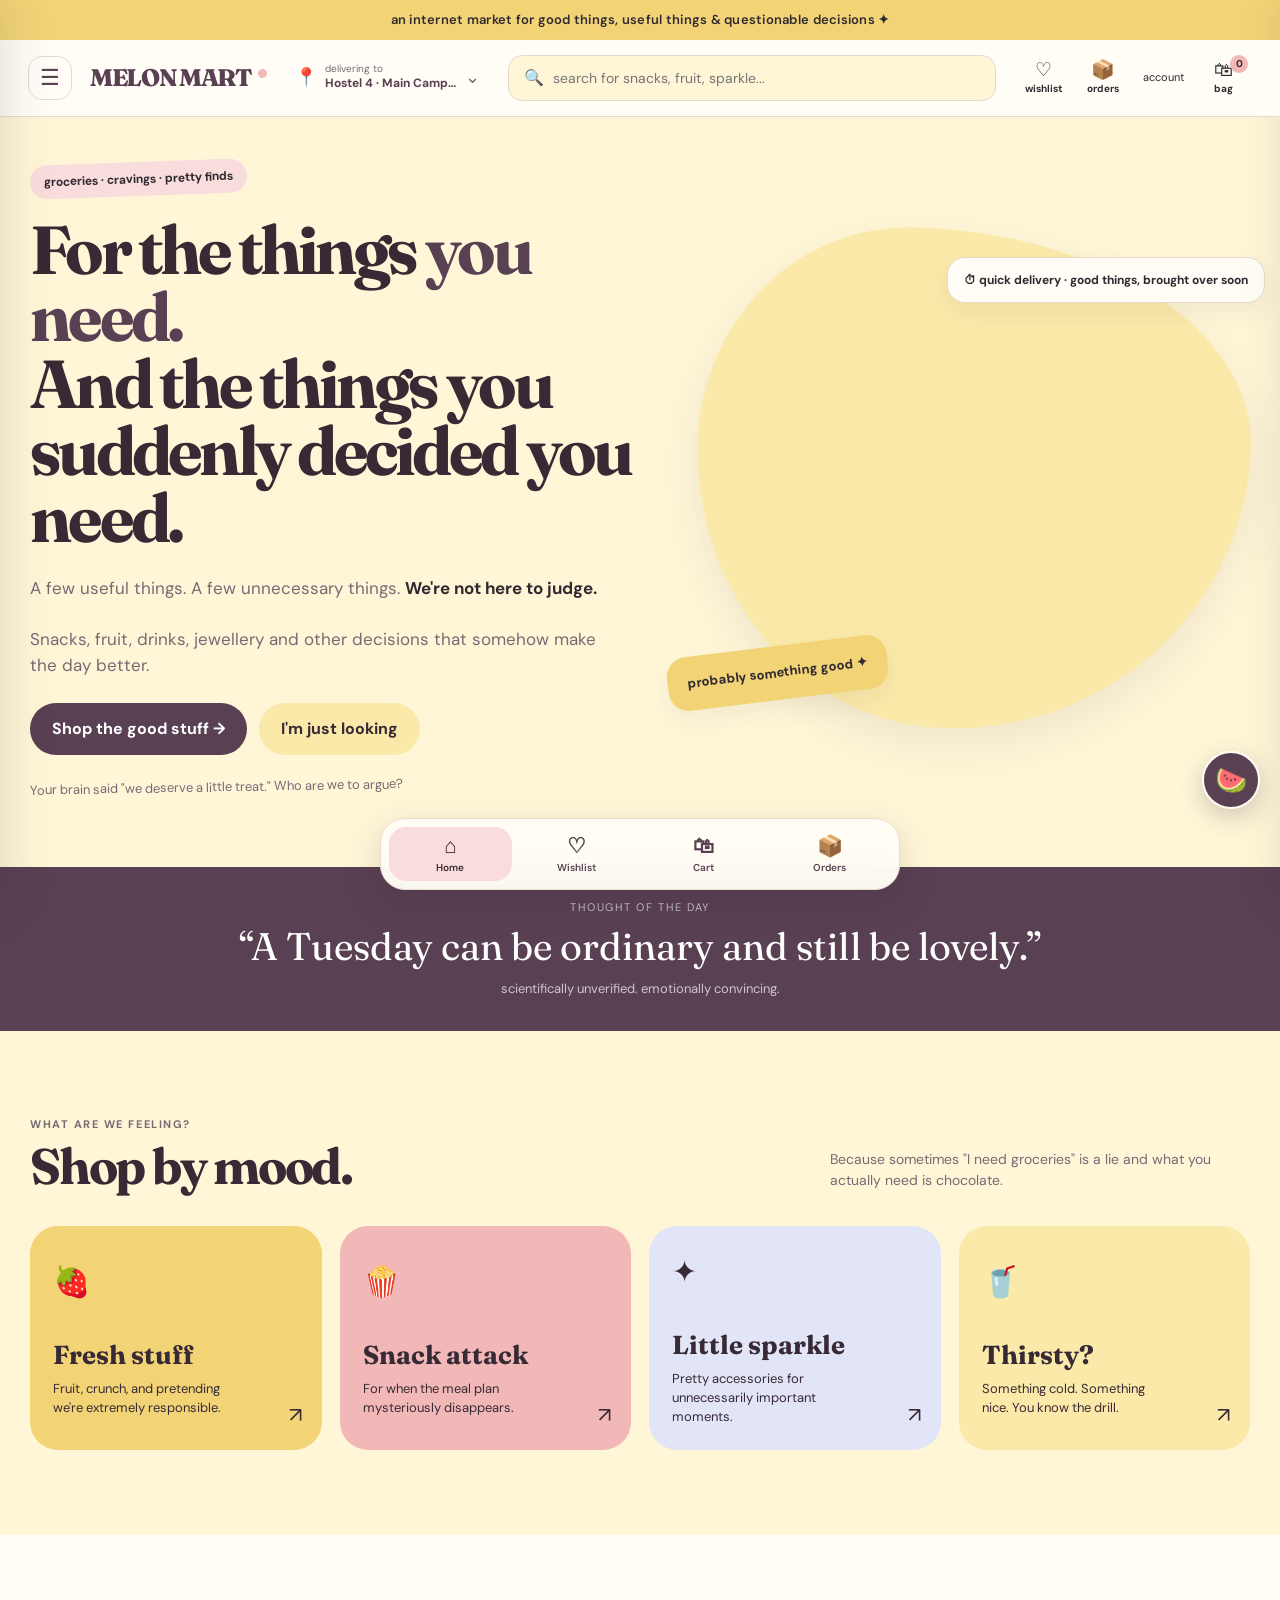
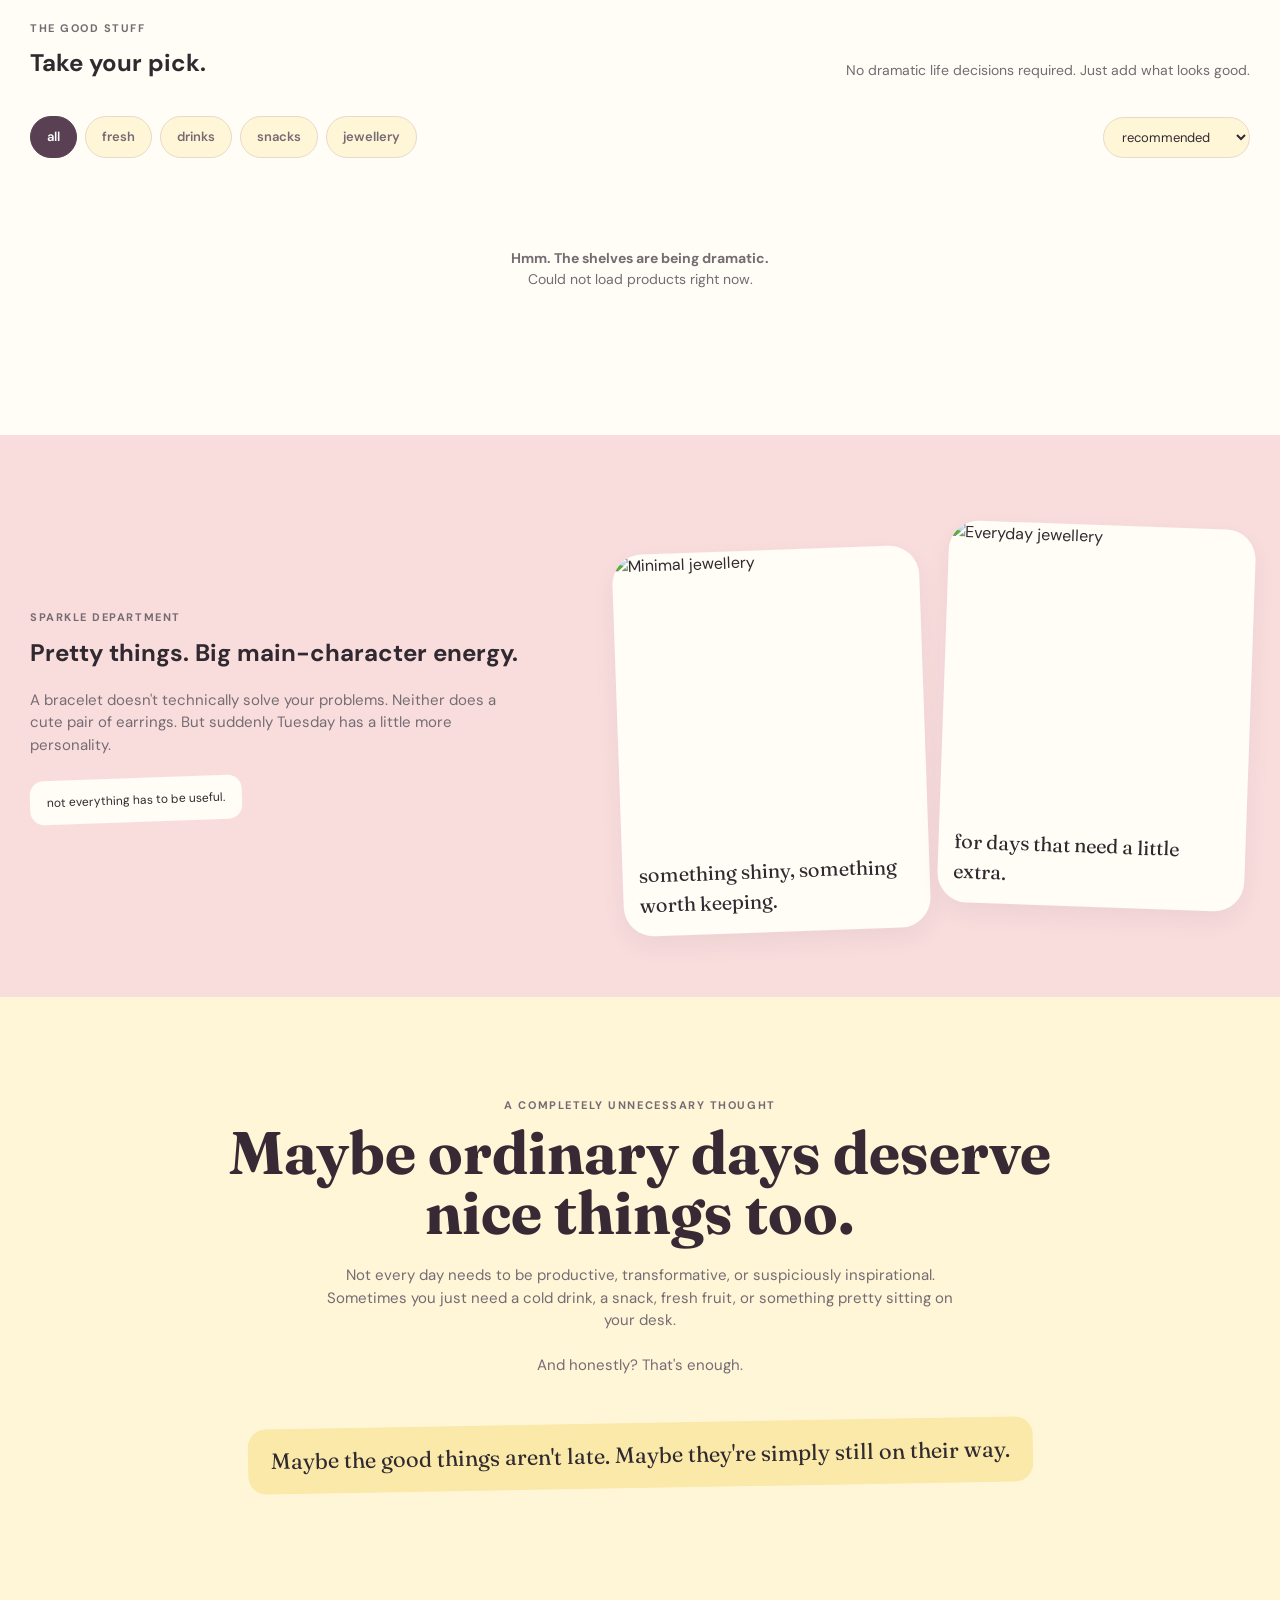
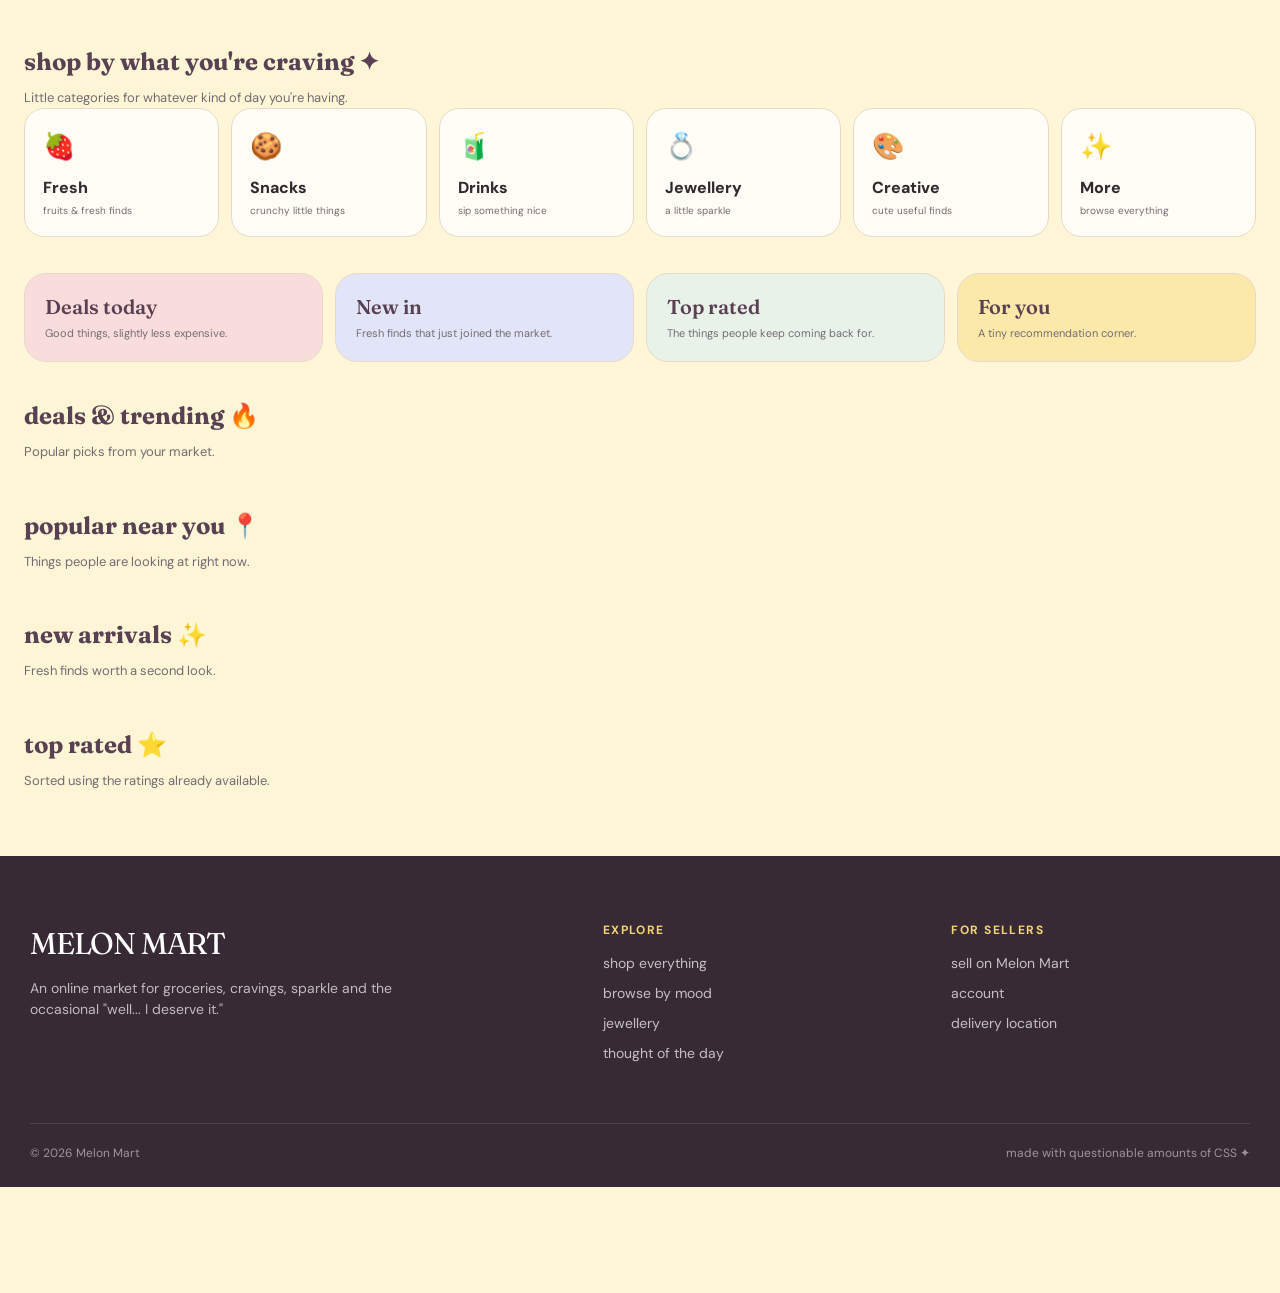
==== commit d7cc9c47: "Merge pull request #13 from thayyiba/fix/bottom-nav-and-home-products Fix homepage product shelves a" ====
--- a/src/main/webapp/index.html
+++ b/src/main/webapp/index.html
@@ -2076,7 +2076,7 @@
 <div class="melon-side-overlay" id="melonSideOverlay" onclick="toggleMelonMenu(false)"></div>
 <aside class="melon-side-menu" id="melonSideMenu" aria-label="Melon Mart menu">
   <div class="melon-side-head"><strong>MELON MART</strong><button type="button" onclick="toggleMelonMenu(false)" aria-label="Close menu">×</button></div>
-  <div class="melon-side-location">📍 <span>delivering to</span><strong id="menuLocation">Add delivery address</strong></div>
+  <div class="melon-side-location">📍 <span>delivering to</span><strong id="menuLocation">Hostel 4 · Main Campus</strong></div>
   <nav class="melon-side-nav">
     <a href="index.html">⌂ <span>Home</span></a><a href="account.html">♙ <span>My Account</span></a><a href="orders.html">▣ <span>My Orders</span></a><a href="wishlist.html">♡ <span>Wishlist</span></a><a href="location.html">📍 <span>Delivery Addresses</span></a><a href="cart.html">🛍 <span>My Bag</span></a><a id="menuSellerLink" href="seller.html" style="display:none">▤ <span>Seller Dashboard</span></a><a id="menuAdminLink" href="admin.html" style="display:none">⚙ <span>Admin Dashboard</span></a><a href="help.html">? <span>Help & Support</span></a><a href="#" onclick="event.preventDefault(); openMelonChat()">✦ <span>Welp AI</span></a>
   </nav>
@@ -2105,7 +2105,7 @@
             <span class="delivery-location-icon">&#128205;</span>
             <span class="delivery-location-text">
                 <small>delivering to</small>
-                <strong id="currentLocation">Add delivery address</strong>
+                <strong id="currentLocation">Hostel 4 · Main Campus</strong>
             </span>
             <span class="delivery-location-arrow">&#8964;</span>
         </button>
@@ -2191,7 +2191,7 @@
         </small>
 
         <strong id="currentLocation">
-            Add delivery address
+            Hostel 4 · Main Campus
         </strong>
 
     </div>
@@ -3198,11 +3198,25 @@
 
 let currentUser = null;
 
-let wishlist = new Set();
-let wishlistSyncPromise = Promise.resolve();
-
-let savedLocations = [];
-let currentLocation = "Add delivery address";
+let wishlist = new Set(
+    JSON.parse(
+        localStorage.getItem("melonmart_wishlist") || "[]"
+    )
+);
+
+let savedLocations =
+    JSON.parse(
+        localStorage.getItem("melonmart_locations") || "null"
+    )
+    ||
+    [
+        "Hostel 4 · Main Campus"
+    ];
+
+let currentLocation =
+    localStorage.getItem("melonmart_location")
+    ||
+    savedLocations[0];
 
 
 /* ==========================================
@@ -4005,10 +4019,9 @@
         showToast("That product could not be saved.");
         return;
     }
+    const action = wishlist.has(productId) ? "remove" : "add";
     button.disabled = true;
     try {
-        await wishlistSyncPromise;
-        const action = wishlist.has(productId) ? "remove" : "add";
         const response = await fetch("api/wishlist", {
             method: "POST",
             headers: { "Content-Type": "application/x-www-form-urlencoded" },
@@ -4019,17 +4032,23 @@
             window.setTimeout(() => { window.location.href = "login.html"; }, 650);
             return;
         }
-        const result = await response.json().catch(() => ({}));
-        if (!response.ok || result.success !== true) throw new Error(result.message || "Wishlist request failed");
+        if (!response.ok) throw new Error("Wishlist request failed");
+        const result = await response.json();
+        if (result.success !== true) throw new Error("Wishlist was not updated");
         if (action === "add") {
             wishlist.add(productId);
+            button.classList.add("saved");
+            button.textContent = "♥";
+            button.setAttribute("aria-pressed", "true");
             showToast("Saved for later ♡");
         } else {
             wishlist.delete(productId);
+            button.classList.remove("saved");
+            button.textContent = "♡";
+            button.setAttribute("aria-pressed", "false");
             showToast("Removed from wishlist");
         }
-        localStorage.removeItem("melonmart_wishlist");
-        if (typeof renderProducts === "function") renderProducts();
+        localStorage.setItem("melonmart_wishlist", JSON.stringify([...wishlist]));
     } catch (error) {
         showToast("Could not update wishlist. Please try again.");
         console.error("Wishlist update failed:", error);
@@ -4041,23 +4060,18 @@
 async function syncWishlistFromServer() {
     try {
         const response = await fetch("api/wishlist", { headers: { "Accept": "application/json" } });
-        if (response.status === 401) {
-            wishlist = new Set();
-            localStorage.removeItem("melonmart_wishlist");
-            if (typeof renderProducts === "function") renderProducts();
-            return;
-        }
+        if (response.status === 401) return;
         if (!response.ok) return;
         const items = await response.json();
         if (!Array.isArray(items)) return;
         wishlist = new Set(items.map(item => Number(item.id)).filter(id => Number.isInteger(id) && id > 0));
-        localStorage.removeItem("melonmart_wishlist");
+        localStorage.setItem("melonmart_wishlist", JSON.stringify([...wishlist]));
         if (typeof renderProducts === "function") renderProducts();
     } catch (error) {
         console.warn("Could not sync wishlist from server:", error);
     }
 }
-wishlistSyncPromise = syncWishlistFromServer();
+syncWishlistFromServer();
 
 function openOrders() { window.location.href = "orders.html"; }
 
@@ -4900,13 +4914,92 @@
 }
 
 
-function selectLocation() {
-    window.location.href = "location.html";
+function selectLocation(location) {
+
+    currentLocation =
+        location;
+
+    localStorage.setItem(
+        "melonmart_location",
+        currentLocation
+    );
+
+    document.getElementById(
+        "currentLocation"
+    )
+    .textContent =
+        currentLocation;
+
+    renderLocations();
+
+    showToast(
+        "Delivery location updated 📍"
+    );
+
 }
 
 
 function saveNewLocation() {
-    window.location.href = "location.html";
+
+    const input =
+        document.getElementById(
+            "newLocationInput"
+        );
+
+    const location =
+        input.value.trim();
+
+    if (!location) {
+
+        showToast(
+            "Give the location a name first"
+        );
+
+        return;
+
+    }
+
+    if (
+        !savedLocations.includes(
+            location
+        )
+    ) {
+
+        savedLocations.push(
+            location
+        );
+
+    }
+
+    currentLocation =
+        location;
+
+    localStorage.setItem(
+        "melonmart_locations",
+        JSON.stringify(
+            savedLocations
+        )
+    );
+
+    localStorage.setItem(
+        "melonmart_location",
+        currentLocation
+    );
+
+    document.getElementById(
+        "currentLocation"
+    )
+    .textContent =
+        currentLocation;
+
+    input.value = "";
+
+    renderLocations();
+
+    showToast(
+        "New delivery spot saved 📍"
+    );
+
 }
 
 
@@ -4980,43 +5073,15 @@
 }
 
 
-async function syncDeliveryLocation() {
-    const updateLabels = label => {
-        currentLocation = label;
-        document.querySelectorAll("#currentLocation, #menuLocation").forEach(node => {
-            node.textContent = label;
-        });
-    };
-    updateLabels("Add delivery address");
-    try {
-        const response = await fetch("api/addresses", {
-            headers: { "Accept": "application/json" }
-        });
-        if (response.status === 401) {
-            updateLabels("Add delivery address");
-            return;
-        }
-        if (!response.ok) throw new Error("Address service unavailable");
-        const addresses = await response.json();
-        savedLocations = Array.isArray(addresses)
-            ? addresses.map(address => String(address.label || address.address || "").trim()).filter(Boolean)
-            : [];
-        const selected = Array.isArray(addresses)
-            ? addresses.find(address => address.isDefault) || addresses[0]
-            : null;
-        updateLabels(selected ? String(selected.label || selected.address || "Add delivery address") : "Add delivery address");
-    } catch (error) {
-        updateLabels("Add delivery address");
-        console.warn("Could not load account delivery location:", error);
-    }
-}
-
 /* ==========================================
    INITIAL LOAD
 ========================================== */
 
-document.querySelectorAll("#currentLocation, #menuLocation").forEach(node => node.textContent = currentLocation);
-syncDeliveryLocation();
+document.getElementById(
+    "currentLocation"
+)
+.textContent =
+    currentLocation;
 
 setDailyThought();
 
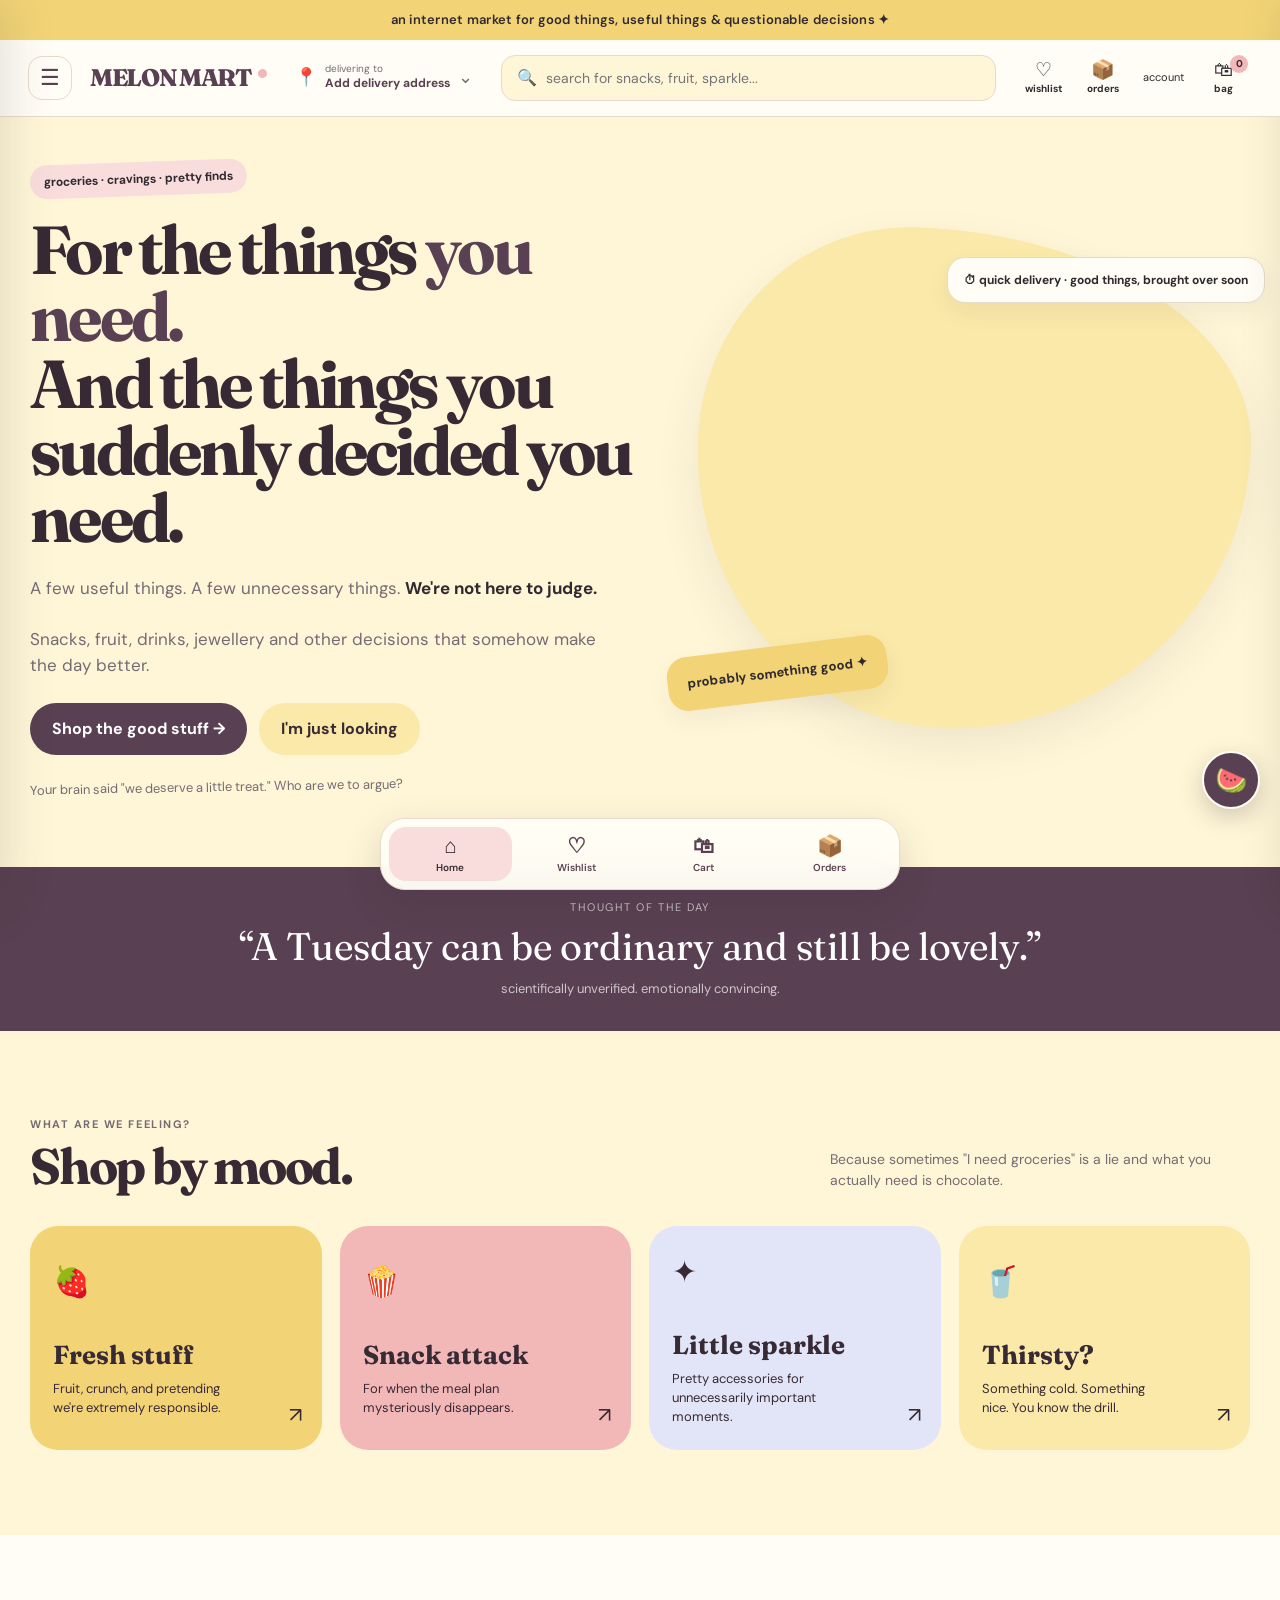
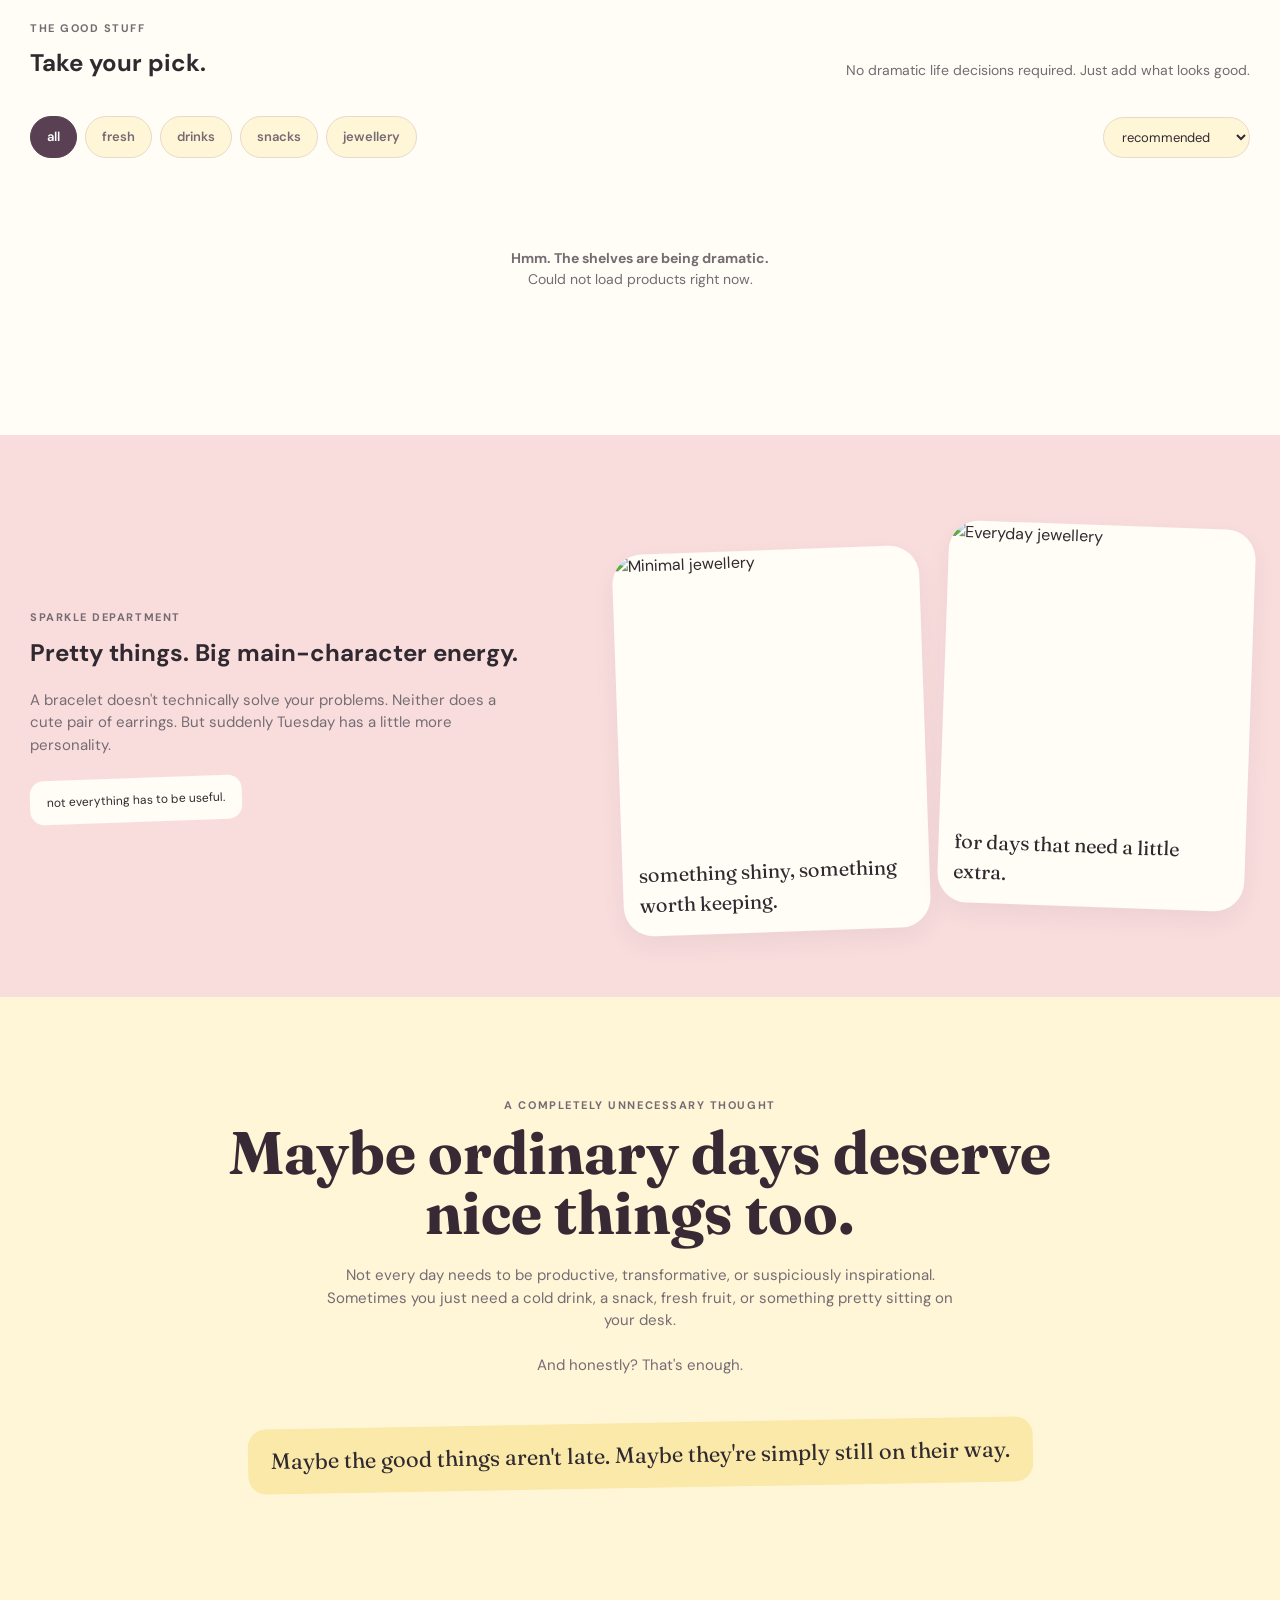
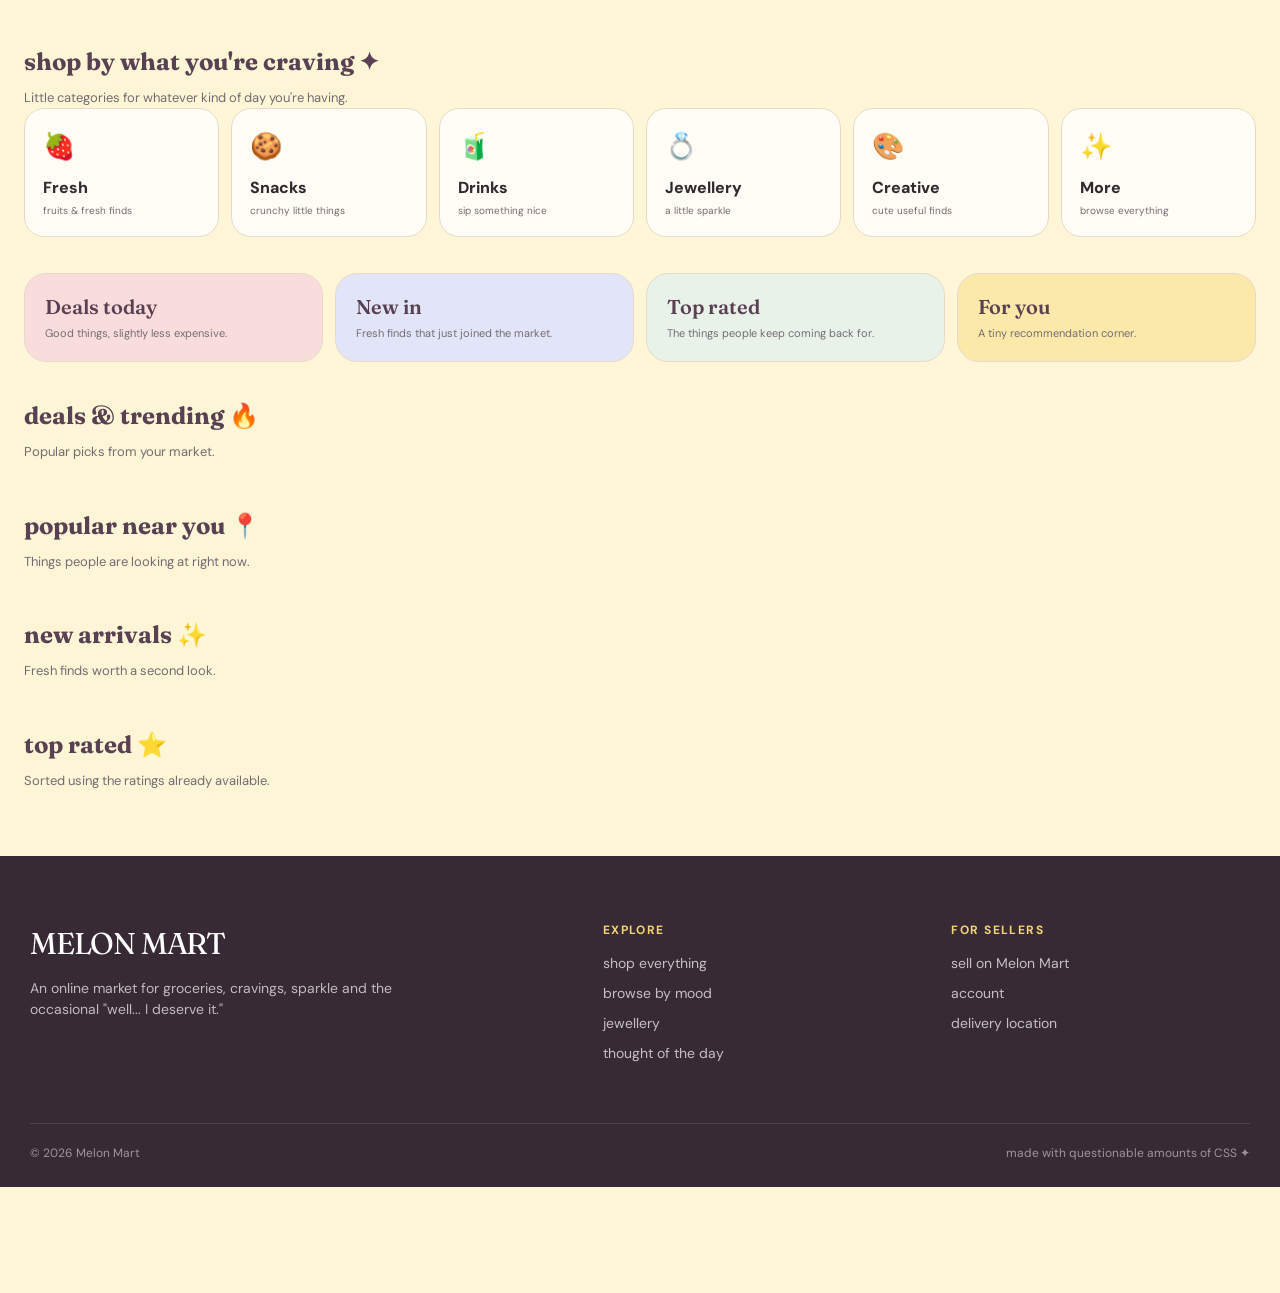
==== commit e5052b9b: "Keep responsive text intact and refresh product shelves" ====
--- a/src/main/webapp/index.html
+++ b/src/main/webapp/index.html
@@ -1791,6 +1791,35 @@
             font-size: 11px;
         }
     }
+
+/* Keep text tokens intact across laptop, tablet and phone widths. Text may wrap
+   between words, but never split a word, price, number, or button label mid-token. */
+html, body, h1, h2, h3, p, strong, small, label, button, a,
+.hero-description, .thought-inner, .marketplace-section,
+.marketplace-card-title, .marketplace-card-price, .marketplace-card-rating,
+.marketplace-badge, .marketplace-mini-add, .marketplace-collection strong,
+.marketplace-category-name, .marketplace-category-count {
+  word-break: normal !important;
+  overflow-wrap: normal !important;
+  hyphens: none !important;
+}
+.marketplace-card-price, .marketplace-card-rating, .marketplace-badge,
+.marketplace-mini-add, .header-btn, .primary-btn, .secondary-btn,
+.hero-kicker, .marketplace-category-count {
+  white-space: nowrap;
+}
+.marketplace-shelf { min-width: 0; overscroll-behavior-x: contain; }
+.marketplace-card { min-width: 0; }
+.marketplace-card-title { line-height: 1.35; }
+@media (max-width: 600px) {
+  .marketplace-upgrade { padding-left: 16px; padding-right: 16px; }
+  .marketplace-shelf { grid-auto-columns: min(78vw, 300px); }
+  .marketplace-card-title { font-size: 14px; }
+  .marketplace-mini-add { padding: 8px 10px; }
+  .marketplace-category-grid { gap: 10px; }
+  .marketplace-category-tile { min-width: 0; padding: 14px 12px; }
+  .marketplace-collection { min-width: 0; padding: 16px 13px; }
+}
 </style>
 
 <style id="melon-blinkit-header">
@@ -2076,7 +2105,7 @@
 <div class="melon-side-overlay" id="melonSideOverlay" onclick="toggleMelonMenu(false)"></div>
 <aside class="melon-side-menu" id="melonSideMenu" aria-label="Melon Mart menu">
   <div class="melon-side-head"><strong>MELON MART</strong><button type="button" onclick="toggleMelonMenu(false)" aria-label="Close menu">×</button></div>
-  <div class="melon-side-location">📍 <span>delivering to</span><strong id="menuLocation">Hostel 4 · Main Campus</strong></div>
+  <div class="melon-side-location">📍 <span>delivering to</span><strong id="menuLocation">Add delivery address</strong></div>
   <nav class="melon-side-nav">
     <a href="index.html">⌂ <span>Home</span></a><a href="account.html">♙ <span>My Account</span></a><a href="orders.html">▣ <span>My Orders</span></a><a href="wishlist.html">♡ <span>Wishlist</span></a><a href="location.html">📍 <span>Delivery Addresses</span></a><a href="cart.html">🛍 <span>My Bag</span></a><a id="menuSellerLink" href="seller.html" style="display:none">▤ <span>Seller Dashboard</span></a><a id="menuAdminLink" href="admin.html" style="display:none">⚙ <span>Admin Dashboard</span></a><a href="help.html">? <span>Help & Support</span></a><a href="#" onclick="event.preventDefault(); openMelonChat()">✦ <span>Welp AI</span></a>
   </nav>
@@ -2105,7 +2134,7 @@
             <span class="delivery-location-icon">&#128205;</span>
             <span class="delivery-location-text">
                 <small>delivering to</small>
-                <strong id="currentLocation">Hostel 4 · Main Campus</strong>
+                <strong id="currentLocation">Add delivery address</strong>
             </span>
             <span class="delivery-location-arrow">&#8964;</span>
         </button>
@@ -2191,7 +2220,7 @@
         </small>
 
         <strong id="currentLocation">
-            Hostel 4 · Main Campus
+            Add delivery address
         </strong>
 
     </div>
@@ -3198,25 +3227,11 @@
 
 let currentUser = null;
 
-let wishlist = new Set(
-    JSON.parse(
-        localStorage.getItem("melonmart_wishlist") || "[]"
-    )
-);
-
-let savedLocations =
-    JSON.parse(
-        localStorage.getItem("melonmart_locations") || "null"
-    )
-    ||
-    [
-        "Hostel 4 · Main Campus"
-    ];
-
-let currentLocation =
-    localStorage.getItem("melonmart_location")
-    ||
-    savedLocations[0];
+let wishlist = new Set();
+let wishlistSyncPromise = Promise.resolve();
+
+let savedLocations = [];
+let currentLocation = "Add delivery address";
 
 
 /* ==========================================
@@ -3627,6 +3642,7 @@
         // The homepage shelves read from window.products; keep the API result
         // available to both the main grid and the Deals/New/Top Rated shelves.
         window.products = products;
+        window.dispatchEvent(new Event('melon-products-loaded'));
 
         renderProducts();
 
@@ -4019,9 +4035,10 @@
         showToast("That product could not be saved.");
         return;
     }
-    const action = wishlist.has(productId) ? "remove" : "add";
     button.disabled = true;
     try {
+        await wishlistSyncPromise;
+        const action = wishlist.has(productId) ? "remove" : "add";
         const response = await fetch("api/wishlist", {
             method: "POST",
             headers: { "Content-Type": "application/x-www-form-urlencoded" },
@@ -4032,23 +4049,17 @@
             window.setTimeout(() => { window.location.href = "login.html"; }, 650);
             return;
         }
-        if (!response.ok) throw new Error("Wishlist request failed");
-        const result = await response.json();
-        if (result.success !== true) throw new Error("Wishlist was not updated");
+        const result = await response.json().catch(() => ({}));
+        if (!response.ok || result.success !== true) throw new Error(result.message || "Wishlist request failed");
         if (action === "add") {
             wishlist.add(productId);
-            button.classList.add("saved");
-            button.textContent = "♥";
-            button.setAttribute("aria-pressed", "true");
             showToast("Saved for later ♡");
         } else {
             wishlist.delete(productId);
-            button.classList.remove("saved");
-            button.textContent = "♡";
-            button.setAttribute("aria-pressed", "false");
             showToast("Removed from wishlist");
         }
-        localStorage.setItem("melonmart_wishlist", JSON.stringify([...wishlist]));
+        localStorage.removeItem("melonmart_wishlist");
+        if (typeof renderProducts === "function") renderProducts();
     } catch (error) {
         showToast("Could not update wishlist. Please try again.");
         console.error("Wishlist update failed:", error);
@@ -4060,18 +4071,23 @@
 async function syncWishlistFromServer() {
     try {
         const response = await fetch("api/wishlist", { headers: { "Accept": "application/json" } });
-        if (response.status === 401) return;
+        if (response.status === 401) {
+            wishlist = new Set();
+            localStorage.removeItem("melonmart_wishlist");
+            if (typeof renderProducts === "function") renderProducts();
+            return;
+        }
         if (!response.ok) return;
         const items = await response.json();
         if (!Array.isArray(items)) return;
         wishlist = new Set(items.map(item => Number(item.id)).filter(id => Number.isInteger(id) && id > 0));
-        localStorage.setItem("melonmart_wishlist", JSON.stringify([...wishlist]));
+        localStorage.removeItem("melonmart_wishlist");
         if (typeof renderProducts === "function") renderProducts();
     } catch (error) {
         console.warn("Could not sync wishlist from server:", error);
     }
 }
-syncWishlistFromServer();
+wishlistSyncPromise = syncWishlistFromServer();
 
 function openOrders() { window.location.href = "orders.html"; }
 
@@ -4914,92 +4930,13 @@
 }
 
 
-function selectLocation(location) {
-
-    currentLocation =
-        location;
-
-    localStorage.setItem(
-        "melonmart_location",
-        currentLocation
-    );
-
-    document.getElementById(
-        "currentLocation"
-    )
-    .textContent =
-        currentLocation;
-
-    renderLocations();
-
-    showToast(
-        "Delivery location updated 📍"
-    );
-
+function selectLocation() {
+    window.location.href = "location.html";
 }
 
 
 function saveNewLocation() {
-
-    const input =
-        document.getElementById(
-            "newLocationInput"
-        );
-
-    const location =
-        input.value.trim();
-
-    if (!location) {
-
-        showToast(
-            "Give the location a name first"
-        );
-
-        return;
-
-    }
-
-    if (
-        !savedLocations.includes(
-            location
-        )
-    ) {
-
-        savedLocations.push(
-            location
-        );
-
-    }
-
-    currentLocation =
-        location;
-
-    localStorage.setItem(
-        "melonmart_locations",
-        JSON.stringify(
-            savedLocations
-        )
-    );
-
-    localStorage.setItem(
-        "melonmart_location",
-        currentLocation
-    );
-
-    document.getElementById(
-        "currentLocation"
-    )
-    .textContent =
-        currentLocation;
-
-    input.value = "";
-
-    renderLocations();
-
-    showToast(
-        "New delivery spot saved 📍"
-    );
-
+    window.location.href = "location.html";
 }
 
 
@@ -5073,15 +5010,43 @@
 }
 
 
+async function syncDeliveryLocation() {
+    const updateLabels = label => {
+        currentLocation = label;
+        document.querySelectorAll("#currentLocation, #menuLocation").forEach(node => {
+            node.textContent = label;
+        });
+    };
+    updateLabels("Add delivery address");
+    try {
+        const response = await fetch("api/addresses", {
+            headers: { "Accept": "application/json" }
+        });
+        if (response.status === 401) {
+            updateLabels("Add delivery address");
+            return;
+        }
+        if (!response.ok) throw new Error("Address service unavailable");
+        const addresses = await response.json();
+        savedLocations = Array.isArray(addresses)
+            ? addresses.map(address => String(address.label || address.address || "").trim()).filter(Boolean)
+            : [];
+        const selected = Array.isArray(addresses)
+            ? addresses.find(address => address.isDefault) || addresses[0]
+            : null;
+        updateLabels(selected ? String(selected.label || selected.address || "Add delivery address") : "Add delivery address");
+    } catch (error) {
+        updateLabels("Add delivery address");
+        console.warn("Could not load account delivery location:", error);
+    }
+}
+
 /* ==========================================
    INITIAL LOAD
 ========================================== */
 
-document.getElementById(
-    "currentLocation"
-)
-.textContent =
-    currentLocation;
+document.querySelectorAll("#currentLocation, #menuLocation").forEach(node => node.textContent = currentLocation);
+syncDeliveryLocation();
 
 setDailyThought();
 
@@ -5093,7 +5058,7 @@
 
 
 /* MARKETPLACE UPGRADE JS */
-(function(){function ps(){return Array.isArray(window.products)?window.products:[]}function nm(p){return p.title||p.name||'Melon Mart find'}function im(p){return p.img||p.imageUrl||p.image||'https://images.unsplash.com/photo-1542838132-92c53300491e?auto=format&fit=crop&w=600&q=80'}function ct(p){return p.category||'GOOD FIND'}function esc(v){return typeof escapeHtml==='function'?escapeHtml(String(v??'')):String(v??'').replace(/&/g,'&amp;').replace(/</g,'&lt;').replace(/>/g,'&gt;').replace(/"/g,'&quot;')}function card(p,b){return '<article class="marketplace-card" onclick="marketplaceOpenProduct('+JSON.stringify(p.id)+')">'+(b?'<span class="marketplace-badge">'+b+'</span>':'')+'<img src="'+esc(im(p))+'" alt="'+esc(nm(p))+'" loading="lazy"><div class="marketplace-card-body"><div class="marketplace-card-category">'+esc(ct(p))+'</div><div class="marketplace-card-title">'+esc(nm(p))+'</div><div class="marketplace-card-rating">'+(p.rating?'★ '+Number(p.rating).toFixed(1):'New · be the first to review')+'</div><div class="marketplace-card-price">₹'+Number(p.price||0).toLocaleString('en-IN')+'</div><button class="marketplace-mini-add" onclick="event.stopPropagation();marketplaceAdd('+JSON.stringify(p.id)+')">+ Add</button></div></article>'}function fill(id,a,b){let e=document.getElementById(id);if(e)e.innerHTML=a.length?a.slice(0,8).map(x=>card(x,b)).join(''):'<div class="marketplace-empty">Nothing here yet ✦</div>'}function render(){let a=ps();if(!a.length)return;fill('marketplaceDealsShelf',a,'Good deal');fill('marketplacePopularShelf',a,'Popular');fill('marketplaceNewShelf',[...a].reverse(),'Just in');fill('marketplaceRatedShelf',[...a].sort((x,y)=>(Number(y.rating)||0)-(Number(x.rating)||0)),'Top rated')}window.marketplaceCategory=function(c){if(typeof setCategory==='function')setCategory(c);else if(typeof goToCategory==='function')goToCategory(c);document.getElementById('shop')?.scrollIntoView({behavior:'smooth'})};window.marketplaceScroll=function(id){document.getElementById(id)?.scrollIntoView({behavior:'smooth'})};window.marketplaceOpenProduct=function(id){if(typeof openProductDetails==='function')openProductDetails(id)};window.marketplaceAdd=function(id){let p=ps().find(x=>String(x.id)===String(id));if(p&&typeof addToCart==='function')addToCart(p)};function search(){let i=document.getElementById('searchInput'),box=i?.closest('.search-box');if(!i||!box||i.dataset.mm)return;i.dataset.mm='1';box.style.position='relative';let panel=document.createElement('div');panel.className='marketplace-search-panel';box.appendChild(panel);i.addEventListener('input',function(){let q=i.value.trim().toLowerCase();if(!q){panel.classList.remove('open');return}let m=ps().filter(p=>(nm(p)+' '+ct(p)).toLowerCase().includes(q)).slice(0,5);panel.innerHTML=m.map(p=>'<button class="marketplace-search-result" onclick="marketplaceOpenProduct('+JSON.stringify(p.id)+')"><img src="'+esc(im(p))+'"><span><strong>'+esc(nm(p))+'</strong><small>'+esc(ct(p))+' · ₹'+Number(p.price||0).toLocaleString('en-IN')+'</small></span></button>').join('')||'<div class="marketplace-empty">No little match found ✦</div>';panel.classList.add('open')})}function start(){search();render();setTimeout(render,700);setTimeout(render,1800)}if(document.readyState==='loading')document.addEventListener('DOMContentLoaded',start);else start()})();
+(function(){function ps(){return Array.isArray(window.products)?window.products:[]}function nm(p){return p.title||p.name||'Melon Mart find'}function im(p){return p.img||p.imageUrl||p.image||'https://images.unsplash.com/photo-1542838132-92c53300491e?auto=format&fit=crop&w=600&q=80'}function ct(p){return p.category||'GOOD FIND'}function esc(v){return typeof escapeHtml==='function'?escapeHtml(String(v??'')):String(v??'').replace(/&/g,'&amp;').replace(/</g,'&lt;').replace(/>/g,'&gt;').replace(/"/g,'&quot;')}function card(p,b){return '<article class="marketplace-card" onclick="marketplaceOpenProduct('+JSON.stringify(p.id)+')">'+(b?'<span class="marketplace-badge">'+b+'</span>':'')+'<img src="'+esc(im(p))+'" alt="'+esc(nm(p))+'" loading="lazy"><div class="marketplace-card-body"><div class="marketplace-card-category">'+esc(ct(p))+'</div><div class="marketplace-card-title">'+esc(nm(p))+'</div><div class="marketplace-card-rating">'+(p.rating?'★ '+Number(p.rating).toFixed(1):'New · be the first to review')+'</div><div class="marketplace-card-price">₹'+Number(p.price||0).toLocaleString('en-IN')+'</div><button class="marketplace-mini-add" onclick="event.stopPropagation();marketplaceAdd('+JSON.stringify(p.id)+')">+ Add</button></div></article>'}function fill(id,a,b){let e=document.getElementById(id);if(e)e.innerHTML=a.length?a.slice(0,8).map(x=>card(x,b)).join(''):'<div class="marketplace-empty">Nothing here yet ✦</div>'}function render(){let a=ps();if(!a.length)return;fill('marketplaceDealsShelf',a,'Good deal');fill('marketplacePopularShelf',a,'Popular');fill('marketplaceNewShelf',[...a].reverse(),'Just in');fill('marketplaceRatedShelf',[...a].sort((x,y)=>(Number(y.rating)||0)-(Number(x.rating)||0)),'Top rated')}window.marketplaceCategory=function(c){if(typeof setCategory==='function')setCategory(c);else if(typeof goToCategory==='function')goToCategory(c);document.getElementById('shop')?.scrollIntoView({behavior:'smooth'})};window.marketplaceScroll=function(id){document.getElementById(id)?.scrollIntoView({behavior:'smooth'})};window.marketplaceOpenProduct=function(id){if(typeof openProductDetails==='function')openProductDetails(id)};window.marketplaceAdd=function(id){let p=ps().find(x=>String(x.id)===String(id));if(p&&typeof addToCart==='function')addToCart(p)};function search(){let i=document.getElementById('searchInput'),box=i?.closest('.search-box');if(!i||!box||i.dataset.mm)return;i.dataset.mm='1';box.style.position='relative';let panel=document.createElement('div');panel.className='marketplace-search-panel';box.appendChild(panel);i.addEventListener('input',function(){let q=i.value.trim().toLowerCase();if(!q){panel.classList.remove('open');return}let m=ps().filter(p=>(nm(p)+' '+ct(p)).toLowerCase().includes(q)).slice(0,5);panel.innerHTML=m.map(p=>'<button class="marketplace-search-result" onclick="marketplaceOpenProduct('+JSON.stringify(p.id)+')"><img src="'+esc(im(p))+'"><span><strong>'+esc(nm(p))+'</strong><small>'+esc(ct(p))+' · ₹'+Number(p.price||0).toLocaleString('en-IN')+'</small></span></button>').join('')||'<div class="marketplace-empty">No little match found ✦</div>';panel.classList.add('open')})}function start(){search();render();window.addEventListener('melon-products-loaded',render);setTimeout(render,700);setTimeout(render,1800)}if(document.readyState==='loading')document.addEventListener('DOMContentLoaded',start);else start()})();
 
 const searchInput = document.getElementById("searchInput");
 const searchSuggestions = document.getElementById("searchSuggestions");
